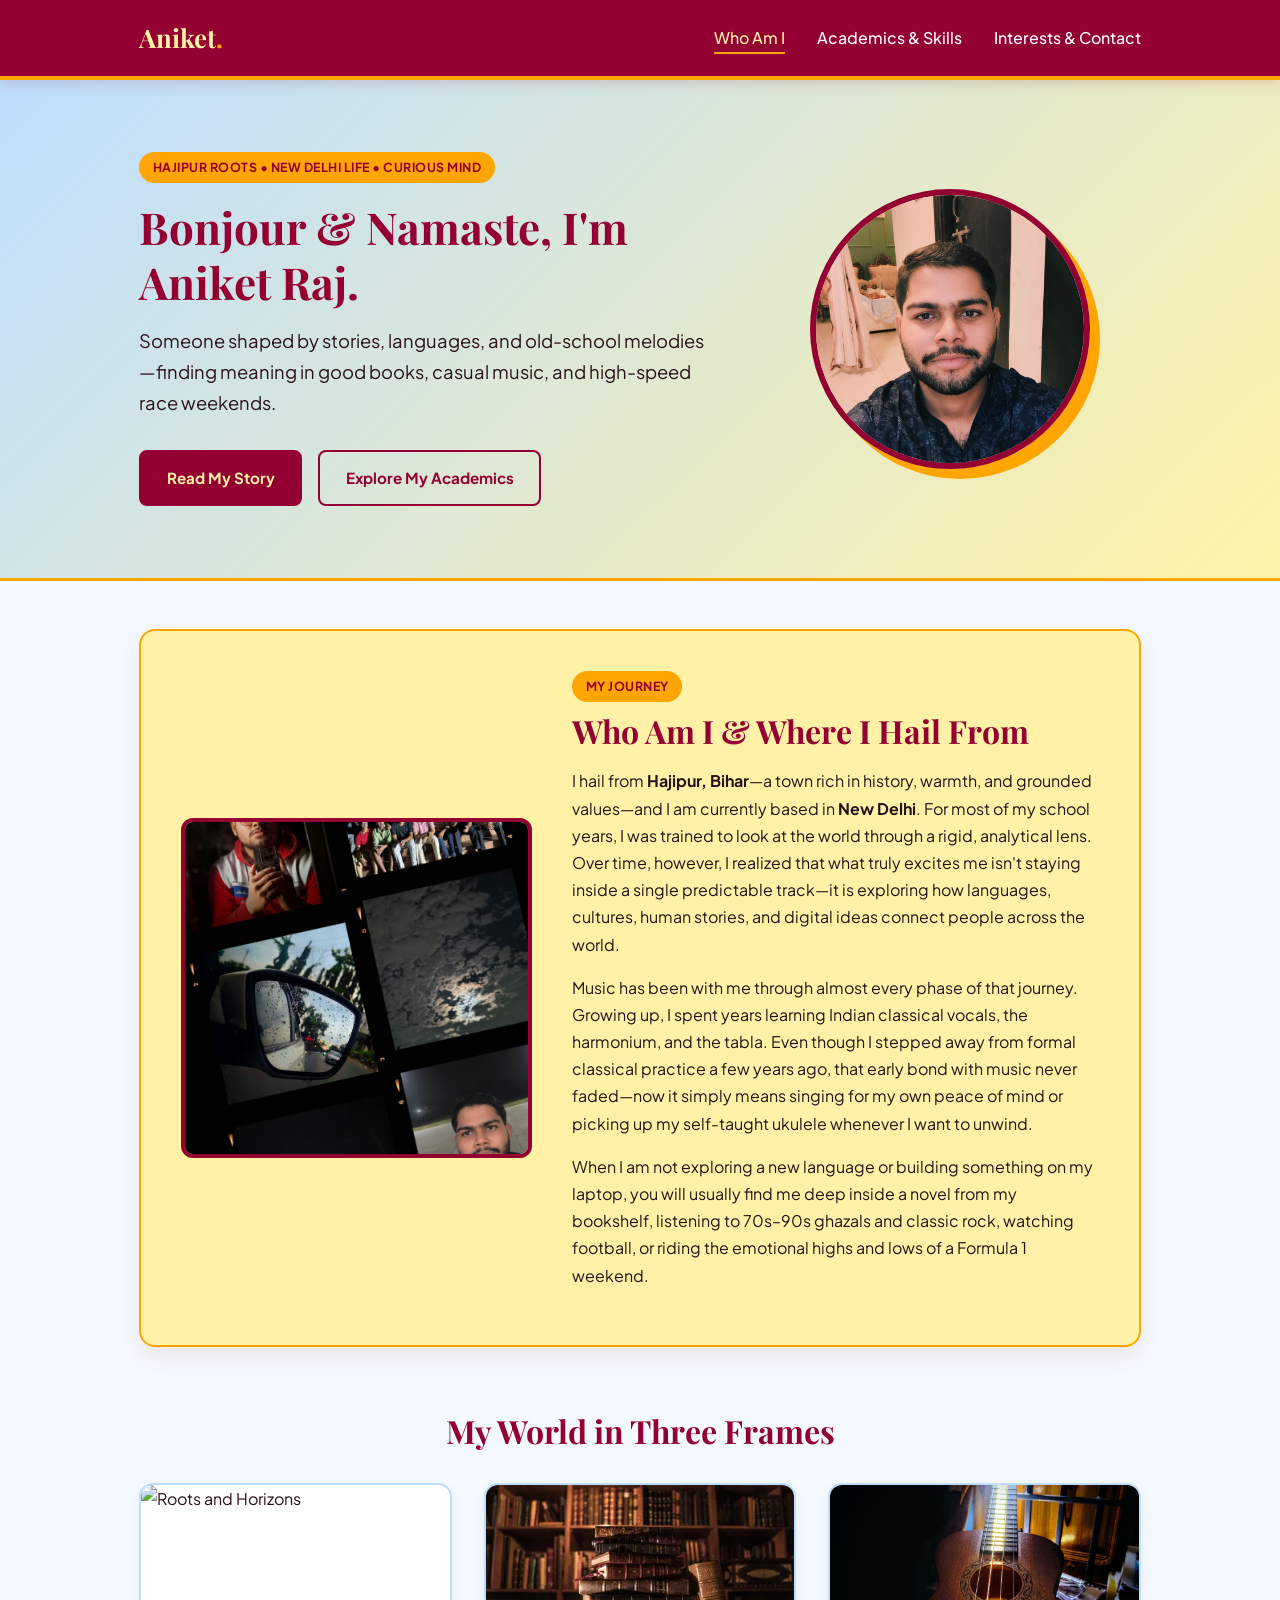
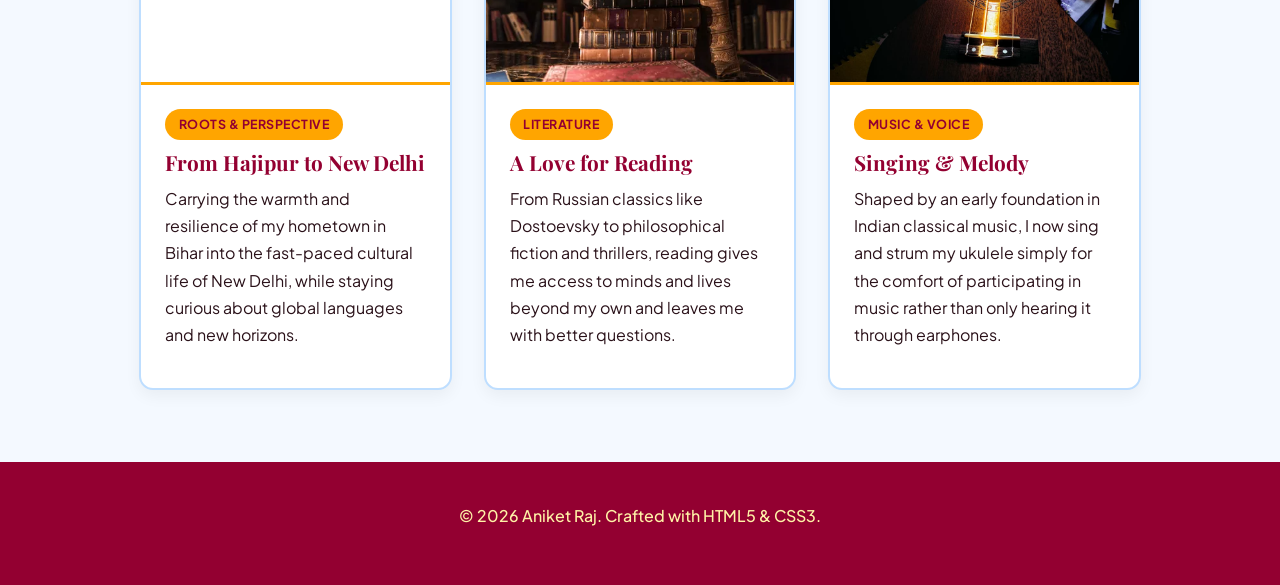
==== index.html @ 5d31e57b "Update homepage to a cleaner personal intro and move academic details off the landing page" ====
<!doctype html>
<html lang="en">
	<head>
		<meta charset="UTF-8" />
		<meta name="viewport" content="width=device-width, initial-scale=1.0" />
		<title>Aniket Raj | Who Am I</title>
		<!-- Google Fonts: Playfair Display (Headings) & Plus Jakarta Sans (Body) -->
		<link
			href="https://fonts.googleapis.com/css2?family=Playfair+Display:wght@600;700&family=Plus+Jakarta+Sans:wght@400;500;600;700&display=swap"
			rel="stylesheet"
		/>
		<link rel="stylesheet" href="style.css" />
	</head>
	<body id="home-page">
		<!-- ID Selector (#main-nav) + Sticky Positioning -->
		<header id="main-nav">
			<div class="nav-container">
				<a href="index.html" class="logo">Aniket<span>.</span></a>
				<nav>
					<ul class="nav-links">
						<li>
							<a href="index.html" class="active">Who Am I</a>
						</li>
						<li><a href="resume.html">Academics & Skills</a></li>
						<li><a href="projects.html">Interests & Contact</a></li>
					</ul>
				</nav>
			</div>
		</header>

		<!-- ID Selector (#hero-section) with Two-Column Flexbox & Profile Image -->
		<section id="hero-section">
			<div class="container hero-wrapper">
				<div class="hero-text">
					<span class="badge">Hajipur Roots • New Delhi Life • Curious Mind</span>
					<h1>Bonjour & Namaste, I'm Aniket Raj.</h1>
					<p class="hero-subtitle">
						Someone shaped by stories, languages, and old-school melodies—finding meaning in good books, casual music, and high-speed race weekends.
					</p>
					<div class="hero-buttons">
						<a href="#about-story" class="btn btn-primary">Read My Story</a>
						<a href="resume.html" class="btn btn-outline">Explore My Academics</a>
					</div>
				</div>

				<!-- Your Exact Hero Portrait Image Preserved -->
				<div class="hero-image-box">
					<img
						src="./Aniket Image center.jpeg"
						alt="Aniket Raj Portrait"
						class="profile-pic"
					/>
				</div>
			</div>
		</section>

		<!-- Main Content Container -->
		<main class="container">
			<!-- ID Selector (#about-story) with Side-by-Side Image & Text -->
			<section id="about-story" class="story-grid">
				<div class="story-image">
					<!-- Your Exact Story Image Preserved -->
					<img src="./mp.jpeg" alt="Aniket Raj" />
				</div>
				<div class="story-content">
					<span class="badge">My Journey</span>
					<h2>Who Am I & Where I Hail From</h2>
					<p>
						I hail from <strong>Hajipur, Bihar</strong>—a town rich
						in history, warmth, and grounded values—and I am
						currently based in <strong>New Delhi</strong>. For most
						of my school years, I was trained to look at the world
						through a rigid, analytical lens. Over time, however, I
						realized that what truly excites me isn't staying inside
						a single predictable track—it is exploring how languages,
						cultures, human stories, and digital ideas connect
						people across the world.
					</p>
					<p>
						Music has been with me through almost every phase of
						that journey. Growing up, I spent years learning Indian
						classical vocals, the harmonium, and the tabla. Even
						though I stepped away from formal classical practice a
						few years ago, that early bond with music never faded—now
						it simply means singing for my own peace of mind or
						picking up my self-taught ukulele whenever I want to
						unwind.
					</p>
					<p>
						When I am not exploring a new language or building
						something on my laptop, you will usually find me deep
						inside a novel from my bookshelf, listening to 70s–90s
						ghazals and classic rock, watching football, or riding
						the emotional highs and lows of a Formula 1 weekend.
					</p>
				</div>
			</section>

			<!-- Feature Cards with Your Exact Images Preserved -->
			<section class="section-block">
				<h2 class="section-title">My World in Three Frames</h2>
				<div class="card-grid">
					<!-- Card 1 -->
					<article class="card">
						<img
							src="https://images.unsplash.com/photo-1502602898657-3e91760cbb34?auto=format&fit=crop&w=600&q=80"
							alt="Roots and Horizons"
							class="card-img"
						/>
						<div class="card-body">
							<span class="badge">Roots & Perspective</span>
							<h3>From Hajipur to New Delhi</h3>
							<p>
								Carrying the warmth and resilience of my hometown
								in Bihar into the fast-paced cultural life of New
								Delhi, while staying curious about global
								languages and new horizons.
							</p>
						</div>
					</article>

					<!-- Card 2 -->
					<article class="card">
						<img
							src="./books.webp"
							alt="Reading Books"
							class="card-img"
						/>
						<div class="card-body">
							<span class="badge">Literature</span>
							<h3>A Love for Reading</h3>
							<p>
								From Russian classics like Dostoevsky to
								philosophical fiction and thrillers, reading
								gives me access to minds and lives beyond my own
								and leaves me with better questions.
							</p>
						</div>
					</article>

					<!-- Card 3 -->
					<article class="card">
						<img
							src="./ukulele.jpeg"
							alt="Singing and Music"
							class="card-img"
						/>
						<div class="card-body">
							<span class="badge">Music & Voice</span>
							<h3>Singing & Melody</h3>
							<p>
								Shaped by an early foundation in Indian classical
								music, I now sing and strum my ukulele simply for
								the comfort of participating in music rather than
								only hearing it through earphones.
							</p>
						</div>
					</article>
				</div>
			</section>
		</main>

		<footer>
			<p>&copy; 2026 Aniket Raj. Crafted with HTML5 & CSS3.</p>
		</footer>
	</body>
</html>
---- style.css ----
/* =========================================================
   1. FIRST PAGE COLOR PALETTE (Scoped to #home-page)
   ========================================================= */
#home-page {
	--sky-blue: #bedeff; /* Top swatch: Soft Sky Blue */
	--pastel-yellow: #fff2a7; /* Second swatch: Warm Pastel Yellow */
	--vibrant-orange: #ffa500; /* Third swatch: Vibrant Orange */
	--deep-burgundy: #930031; /* Bottom swatch: Deep Burgundy */
	--surface-white: #ffffff;
	--text-dark: #2a1119; /* Dark burgundy-charcoal for high contrast text */
}

/* =========================================================
   2. ELEMENT SELECTORS (Base Reset, Fonts & Media)
   ========================================================= */
* {
	box-sizing: border-box;
	margin: 0;
	padding: 0;
}

body#home-page {
	font-family: "Plus Jakarta Sans", sans-serif;
	background-color: #f4f9ff; /* Ultra-light tint of #BEDEFF for easy reading */
	color: var(--text-dark);
	line-height: 1.7;
}

h1,
h2,
h3 {
	font-family: "Playfair Display", serif;
	color: var(--deep-burgundy);
	line-height: 1.25;
}

img {
	max-width: 100%;
	display: block;
	object-fit: cover;
}

a {
	text-decoration: none;
	color: inherit;
	transition: all 0.25s ease;
}

p {
	margin-bottom: 1rem;
}

footer {
	text-align: center;
	padding: 2.5rem 1rem;
	margin-top: 4.5rem;
	background-color: var(--deep-burgundy);
	color: var(--pastel-yellow);
	font-weight: 500;
}

/* =========================================================
   3. ID SELECTORS (Page Structure & Positioning)
   ========================================================= */
#main-nav {
	position: sticky;
	top: 0;
	z-index: 100;
	background-color: var(--deep-burgundy);
	border-bottom: 4px solid var(--vibrant-orange);
	box-shadow: 0 4px 12px rgba(147, 0, 49, 0.15);
}

#hero-section {
	background: linear-gradient(
		135deg,
		var(--sky-blue) 0%,
		var(--pastel-yellow) 100%
	);
	padding: 4.5rem 1.5rem;
	border-bottom: 3px solid var(--vibrant-orange);
}

#about-story {
	background-color: var(--pastel-yellow);
	padding: 2.5rem;
	border-radius: 16px;
	border: 2px solid var(--vibrant-orange);
	box-shadow: 0 10px 25px rgba(147, 0, 49, 0.08);
	margin-top: 3rem;
}

/* =========================================================
   4. CLASS SELECTORS (Flexbox, Grid, Cards & Images)
   ========================================================= */
.container {
	max-width: 1050px;
	margin: 0 auto;
	padding: 0 1.5rem;
}

/* Navbar Flexbox */
.nav-container {
	max-width: 1050px;
	margin: 0 auto;
	padding: 1rem 1.5rem;
	display: flex;
	justify-content: space-between;
	align-items: center;
}

.logo {
	font-family: "Playfair Display", serif;
	font-size: 1.6rem;
	font-weight: 700;
	color: var(--pastel-yellow);
}

.logo span {
	color: var(--vibrant-orange);
}

.nav-links {
	list-style: none;
	display: flex;
	gap: 2rem;
}

.nav-links a {
	color: #ffffff;
	font-weight: 500;
	padding-bottom: 4px;
}

.nav-links a:hover,
.nav-links a.active {
	color: var(--pastel-yellow);
	border-bottom: 2px solid var(--vibrant-orange);
}

/* Hero Section Flexbox */
.hero-wrapper {
	display: flex;
	align-items: center;
	justify-content: space-between;
	gap: 3rem;
}

.hero-text {
	flex: 1.2;
}

.hero-text h1 {
	font-size: 2.75rem;
	margin: 1rem 0;
	color: var(--deep-burgundy);
}

.hero-subtitle {
	font-size: 1.15rem;
	margin-bottom: 2rem;
	color: var(--text-dark);
}

.hero-image-box {
	flex: 0.8;
	display: flex;
	justify-content: center;
}

.profile-pic {
	width: 280px;
	height: 280px;
	border-radius: 50%;
	border: 6px solid var(--deep-burgundy);
	box-shadow: 10px 10px 0px var(--vibrant-orange);
}

/* Buttons */
.hero-buttons {
	display: flex;
	gap: 1rem;
	flex-wrap: wrap;
}

.btn {
	display: inline-block;
	padding: 0.8rem 1.6rem;
	border-radius: 8px;
	font-weight: 700;
	font-size: 0.95rem;
}

.btn-primary {
	background-color: var(--deep-burgundy);
	color: var(--pastel-yellow);
	border: 2px solid var(--deep-burgundy);
}

.btn-primary:hover {
	background-color: var(--vibrant-orange);
	color: var(--deep-burgundy);
	border-color: var(--vibrant-orange);
	transform: translateY(-2px);
}

.btn-outline {
	background-color: transparent;
	color: var(--deep-burgundy);
	border: 2px solid var(--deep-burgundy);
}

.btn-outline:hover {
	background-color: var(--deep-burgundy);
	color: #ffffff;
}

/* Story Section Grid */
.story-grid {
	display: grid;
	grid-template-columns: 1fr 1.5fr;
	gap: 2.5rem;
	align-items: center;
}

.story-image img {
	width: 100%;
	height: 340px;
	border-radius: 12px;
	border: 4px solid var(--deep-burgundy);
}

.story-content h2 {
	font-size: 2rem;
	margin: 0.6rem 0 1rem 0;
}

/* Feature Cards & CSS Grid */
.section-block {
	margin-top: 4rem;
}

.section-title {
	font-size: 2rem;
	text-align: center;
	margin-bottom: 2rem;
}

.card-grid {
	display: grid;
	grid-template-columns: repeat(auto-fit, minmax(290px, 1fr));
	gap: 2rem;
}

.card {
	background-color: var(--surface-white);
	border-radius: 14px;
	overflow: hidden;
	border: 2px solid var(--sky-blue);
	box-shadow: 0 6px 16px rgba(0, 0, 0, 0.05);
	transition:
		transform 0.25s ease,
		border-color 0.25s ease;
}

.card:hover {
	transform: translateY(-6px);
	border-color: var(--vibrant-orange);
}

.card-img {
	width: 100%;
	height: 200px;
	border-bottom: 3px solid var(--vibrant-orange);
}

.card-body {
	padding: 1.5rem;
}

.card-body h3 {
	font-size: 1.3rem;
	margin: 0.6rem 0;
}

/* Reusable Pill Badge */
.badge {
	display: inline-block;
	background-color: var(--vibrant-orange);
	color: var(--deep-burgundy);
	font-size: 0.78rem;
	font-weight: 700;
	padding: 0.3rem 0.85rem;
	border-radius: 999px;
	text-transform: uppercase;
	letter-spacing: 0.5px;
}

/* Responsive Media Query for Mobile Screens */
@media (max-width: 768px) {
	.hero-wrapper {
		flex-direction: column-reverse;
		text-align: center;
	}
	.hero-buttons {
		justify-content: center;
	}
	.story-grid {
		grid-template-columns: 1fr;
	}
	.nav-container {
		flex-direction: column;
		gap: 0.75rem;
	}
}

/* =========================================================
   PAGE 2: ACADEMICS & SKILLS PALETTE (Scoped to #resume-page)
   Palette: #F6E2E9 (Blush), #FEFAF3 (Cream), #B8CFB3 (Light Sage), #84A282 (Deep Sage)
   ========================================================= */
#resume-page {
	--blush-pink: #f6e2e9;
	--warm-cream: #fefaf3;
	--light-sage: #b8cfb3;
	--deep-sage: #84a282;
	--forest-ink: #233322; /* Deep forest green-charcoal for crisp readability */
	--muted-sage: #4a6148;
	background-color: var(--warm-cream);
	color: var(--forest-ink);
	font-family: "Plus Jakarta Sans", sans-serif;
}

#resume-page h1,
#resume-page h2,
#resume-page h3 {
	font-family: "Playfair Display", serif;
	color: var(--forest-ink);
}

/* Page 2 Navbar Override */
#resume-page #main-nav {
	background-color: var(--forest-ink);
	border-bottom: 4px solid var(--light-sage);
	box-shadow: 0 4px 15px rgba(35, 51, 34, 0.12);
}

#resume-page .logo {
	color: var(--blush-pink);
}

#resume-page .logo span {
	color: var(--light-sage);
}

#resume-page .nav-links a {
	color: var(--warm-cream);
}

#resume-page .nav-links a:hover,
#resume-page .nav-links a.active {
	color: var(--blush-pink);
	border-bottom: 2px solid var(--light-sage);
}

/* Page 2 Hero Section */
#resume-hero {
	background: linear-gradient(
		135deg,
		var(--blush-pink) 0%,
		var(--warm-cream) 55%,
		var(--light-sage) 100%
	);
	padding: 4.5rem 1.5rem;
	border-bottom: 2px solid var(--deep-sage);
}

.resume-hero-grid {
	display: grid;
	grid-template-columns: 1.2fr 0.8fr;
	gap: 3rem;
	align-items: center;
}

.resume-hero-text h1 {
	font-size: 2.7rem;
	margin: 1rem 0;
}

.resume-hero-text p {
	font-size: 1.15rem;
	color: var(--muted-sage);
}

.resume-hero-img {
	width: 100%;
	height: 300px;
	border-radius: 18px;
	border: 5px solid var(--warm-cream);
	box-shadow: 12px 12px 0px var(--deep-sage);
}

/* Reusable Sage Badge */
.sage-badge {
	display: inline-block;
	background-color: var(--deep-sage);
	color: var(--warm-cream);
	font-size: 0.78rem;
	font-weight: 700;
	padding: 0.35rem 0.9rem;
	border-radius: 999px;
	text-transform: uppercase;
	letter-spacing: 0.8px;
}

.section-header {
	text-align: center;
	margin-bottom: 2.5rem;
}

#resume-page .section-title {
	margin-top: 0.6rem;
	margin-bottom: 0;
}

/* Dual Degree Grid Cards */
.degree-grid {
	display: grid;
	grid-template-columns: repeat(auto-fit, minmax(320px, 1fr));
	gap: 2.2rem;
}

.degree-card {
	background-color: #ffffff;
	border-radius: 18px;
	overflow: hidden;
	border: 2px solid var(--light-sage);
	box-shadow: 0 8px 24px rgba(132, 162, 130, 0.14);
	transition:
		transform 0.3s ease,
		border-color 0.3s ease;
}

.degree-card:hover {
	transform: translateY(-6px);
	border-color: var(--deep-sage);
}

.degree-img-box {
	position: relative;
	height: 220px;
}

.degree-img-box img {
	width: 100%;
	height: 100%;
	border-bottom: 3px solid var(--blush-pink);
}

.floating-tag {
	position: absolute;
	top: 14px;
	right: 14px;
	background-color: var(--blush-pink);
	color: var(--forest-ink);
	font-weight: 700;
	font-size: 0.78rem;
	padding: 0.3rem 0.8rem;
	border-radius: 999px;
	border: 1px solid var(--deep-sage);
}

.degree-content {
	padding: 1.8rem;
}

.university-name {
	color: var(--deep-sage);
	font-weight: 700;
	font-size: 0.92rem;
	text-transform: uppercase;
	letter-spacing: 0.5px;
	margin-bottom: 0.3rem;
}

.degree-content h3 {
	font-size: 1.45rem;
	margin-bottom: 0.4rem;
}

.school-dept {
	font-style: italic;
	color: var(--muted-sage);
	font-size: 0.95rem;
	margin-bottom: 1rem;
}

/* Workshop Spotlight Feature Box */
#workshop-spotlight {
	margin-top: 4rem;
	background-color: var(--blush-pink);
	border: 2px solid var(--light-sage);
	border-radius: 20px;
	padding: 2.5rem;
	display: grid;
	grid-template-columns: 1fr 1.3fr;
	gap: 2.5rem;
	align-items: center;
}

.workshop-img img {
	width: 100%;
	height: 270px;
	border-radius: 14px;
	border: 4px solid var(--warm-cream);
	box-shadow: 8px 8px 0px var(--deep-sage);
}

.workshop-text h2 {
	font-size: 1.9rem;
	margin: 0.6rem 0;
}

.workshop-text h3 {
	font-size: 1.25rem;
	margin-bottom: 0.3rem;
}

/* Skills Bento Grid */
.skills-bento {
	display: grid;
	grid-template-columns: repeat(auto-fit, minmax(300px, 1fr));
	gap: 2rem;
}

.skill-box {
	background-color: var(--light-sage);
	padding: 2rem;
	border-radius: 16px;
	border: 2px solid var(--deep-sage);
}

.skill-box h3 {
	font-size: 1.4rem;
	margin-bottom: 1.2rem;
}

.skill-pills {
	display: flex;
	flex-wrap: wrap;
	gap: 0.75rem;
}

.pill {
	background-color: var(--warm-cream);
	color: var(--forest-ink);
	padding: 0.55rem 1.1rem;
	border-radius: 999px;
	font-weight: 600;
	font-size: 0.9rem;
	border: 1px solid var(--deep-sage);
	transition:
		transform 0.2s ease,
		background-color 0.2s ease;
}

.pill:hover {
	background-color: var(--blush-pink);
	transform: translateY(-2px);
}

/* Page 2 Footer */
#resume-page footer {
	background-color: var(--forest-ink);
	color: var(--blush-pink);
}

/* Responsive Adjustments for Page 2 */
@media (max-width: 768px) {
	.resume-hero-grid,
	#workshop-spotlight {
		grid-template-columns: 1fr;
	}
}

/* =========================================================
   PAGE 3: INTERESTS, ESSAY & CONTACT PALETTE (Scoped to #projects-page)
   Palette: #9FA0FF (Periwinkle), #D5E8E6 (Soft Mint), #FFF3E3 (Warm Cream), #FF7171 (Vibrant Coral)
   ========================================================= */
#projects-page {
	--periwinkle: #9fa0ff;
	--soft-mint: #d5e8e6;
	--warm-cream: #fff3e3;
	--vibrant-coral: #ff7171;
	--deep-indigo: #1e1b4b; /* Crisp dark indigo for high-contrast reading */
	--muted-indigo: #4338ca;
	background-color: var(--warm-cream);
	color: var(--deep-indigo);
	font-family: "Plus Jakarta Sans", sans-serif;
}

#projects-page h1,
#projects-page h2,
#projects-page h3 {
	font-family: "Playfair Display", serif;
	color: var(--deep-indigo);
}

/* Page 3 Navbar Override */
#projects-page #main-nav {
	background-color: var(--deep-indigo);
	border-bottom: 4px solid var(--vibrant-coral);
	box-shadow: 0 4px 15px rgba(30, 27, 75, 0.15);
}

#projects-page .logo {
	color: var(--warm-cream);
}

#projects-page .logo span {
	color: var(--vibrant-coral);
}

#projects-page .nav-links a {
	color: var(--soft-mint);
}

#projects-page .nav-links a:hover,
#projects-page .nav-links a.active {
	color: var(--vibrant-coral);
	border-bottom: 2px solid var(--periwinkle);
}

/* Page 3 Hero Banner */
#interests-hero {
	background: linear-gradient(
		135deg,
		var(--periwinkle) 0%,
		var(--soft-mint) 60%,
		var(--warm-cream) 100%
	);
	padding: 4.5rem 1.5rem;
	border-bottom: 3px solid var(--vibrant-coral);
}

.interests-hero-grid {
	display: grid;
	grid-template-columns: 1.2fr 0.8fr;
	gap: 3rem;
	align-items: center;
}

.interests-hero-text h1 {
	font-size: 2.8rem;
	margin: 1rem 0;
}

.interests-hero-text p {
	font-size: 1.15rem;
	margin-bottom: 2rem;
	color: var(--deep-indigo);
}

.interests-hero-img {
	width: 100%;
	height: 310px;
	border-radius: 18px;
	border: 5px solid var(--warm-cream);
	box-shadow: 12px 12px 0px var(--vibrant-coral);
}

/* Page 3 Badges & Buttons */
.coral-badge {
	display: inline-block;
	background-color: var(--vibrant-coral);
	color: #ffffff;
	font-size: 0.78rem;
	font-weight: 700;
	padding: 0.35rem 0.95rem;
	border-radius: 999px;
	text-transform: uppercase;
	letter-spacing: 0.8px;
}

.btn-coral {
	background-color: var(--vibrant-coral);
	color: #ffffff;
	border: 2px solid var(--vibrant-coral);
}

.btn-coral:hover {
	background-color: var(--deep-indigo);
	border-color: var(--deep-indigo);
	color: var(--warm-cream);
	transform: translateY(-2px);
}

.btn-indigo-outline {
	background-color: transparent;
	color: var(--deep-indigo);
	border: 2px solid var(--deep-indigo);
}

.btn-indigo-outline:hover {
	background-color: var(--deep-indigo);
	color: var(--warm-cream);
}

.btn-light-outline {
	background-color: transparent;
	color: var(--warm-cream);
	border: 2px solid var(--soft-mint);
}

.btn-light-outline:hover {
	background-color: var(--soft-mint);
	color: var(--deep-indigo);
}

/* 4-Card Passions Grid (Instruments, 40-Book Shelf, F1, Football) */
.passions-grid {
	display: grid;
	grid-template-columns: repeat(auto-fit, minmax(300px, 1fr));
	gap: 2.2rem;
}

.passion-card {
	background-color: #ffffff;
	border-radius: 18px;
	overflow: hidden;
	border: 2px solid var(--periwinkle);
	box-shadow: 0 8px 20px rgba(159, 160, 255, 0.18);
	transition:
		transform 0.3s ease,
		border-color 0.3s ease;
}

.passion-card:hover {
	transform: translateY(-6px);
	border-color: var(--vibrant-coral);
}

/* Aesthetic Photo Frame for Real/Candid Photos (40-Book Library & Instruments) */
.passion-img-frame {
	position: relative;
	height: 230px;
	background-color: var(--soft-mint);
	padding: 10px;
	border-bottom: 3px solid var(--periwinkle);
}

.passion-img-frame img {
	width: 100%;
	height: 100%;
	border-radius: 12px;
	object-fit: cover;
	filter: contrast(1.04) saturate(1.06); /* Enhances real phone photos */
}

.photo-caption-tag {
	position: absolute;
	bottom: 20px;
	right: 20px;
	background-color: var(--deep-indigo);
	color: var(--warm-cream);
	font-size: 0.76rem;
	font-weight: 700;
	padding: 0.35rem 0.85rem;
	border-radius: 999px;
	border: 2px solid var(--vibrant-coral);
}

.passion-card-body {
	padding: 1.75rem;
}

.mint-pill {
	display: inline-block;
	background-color: var(--soft-mint);
	color: var(--deep-indigo);
	font-size: 0.76rem;
	font-weight: 700;
	padding: 0.25rem 0.75rem;
	border-radius: 6px;
	text-transform: uppercase;
	margin-bottom: 0.5rem;
}

.passion-card-body h3 {
	font-size: 1.35rem;
	margin-bottom: 0.6rem;
}

.mini-tag-row {
	display: flex;
	flex-wrap: wrap;
	gap: 0.5rem;
	margin-top: 1rem;
}

.mini-tag-row span {
	background-color: var(--warm-cream);
	border: 1px solid var(--periwinkle);
	color: var(--deep-indigo);
	font-size: 0.8rem;
	font-weight: 600;
	padding: 0.25rem 0.7rem;
	border-radius: 999px;
}

/* Editorial Essay Showcase ("Speed, Stories and Sound") */
.essay-wrapper {
	margin-top: 4.5rem;
	background-color: #ffffff;
	border-radius: 22px;
	border: 3px solid var(--periwinkle);
	box-shadow: 12px 12px 0px var(--soft-mint);
	padding: 3.5rem 3rem;
}

.essay-header {
	text-align: center;
	border-bottom: 2px dashed var(--periwinkle);
	padding-bottom: 2rem;
	margin-bottom: 2.5rem;
}

.essay-header h2 {
	font-size: 2.5rem;
	margin: 0.75rem 0 0.4rem 0;
}

.essay-byline {
	color: var(--muted-indigo);
	font-weight: 600;
	font-size: 0.95rem;
	margin-bottom: 0;
}

.essay-body {
	max-width: 780px;
	margin: 0 auto;
	font-size: 1.06rem;
	line-height: 1.85;
}

.essay-lead {
	font-size: 1.15rem;
	font-weight: 500;
	background-color: var(--warm-cream);
	padding: 1.5rem;
	border-radius: 12px;
	border-left: 5px solid var(--vibrant-coral);
	margin-bottom: 2rem;
}

.essay-chapter {
	font-size: 1.45rem;
	margin: 2.2rem 0 0.8rem 0;
	padding-bottom: 0.4rem;
	border-bottom: 2px solid var(--soft-mint);
	color: var(--deep-indigo);
}

.essay-quote {
	margin: 2.2rem 0;
	padding: 1.75rem 2rem;
	background: linear-gradient(
		135deg,
		var(--soft-mint) 0%,
		var(--warm-cream) 100%
	);
	border-left: 6px solid var(--periwinkle);
	border-radius: 14px;
	font-family: "Playfair Display", serif;
	font-style: italic;
	font-size: 1.25rem;
	color: var(--deep-indigo);
}

/* Contact Hub at Bottom of Page 3 */
#contact-hub {
	margin-top: 4.5rem;
	background-color: var(--deep-indigo);
	color: var(--warm-cream);
	text-align: center;
	padding: 3.5rem 2rem;
	border-radius: 20px;
	border: 3px solid var(--periwinkle);
}

#contact-hub h2 {
	color: var(--warm-cream);
	font-size: 2rem;
	margin: 0.8rem 0;
}

#contact-hub p {
	max-width: 620px;
	margin: 0 auto 2rem auto;
	color: var(--soft-mint);
}

#projects-page footer {
	background-color: var(--deep-indigo);
	color: var(--soft-mint);
}

/* Responsive Adjustments for Page 3 */
@media (max-width: 768px) {
	.interests-hero-grid {
		grid-template-columns: 1fr;
	}
	.essay-wrapper {
		padding: 2rem 1.4rem;
	}
	.essay-header h2 {
		font-size: 1.9rem;
	}
}
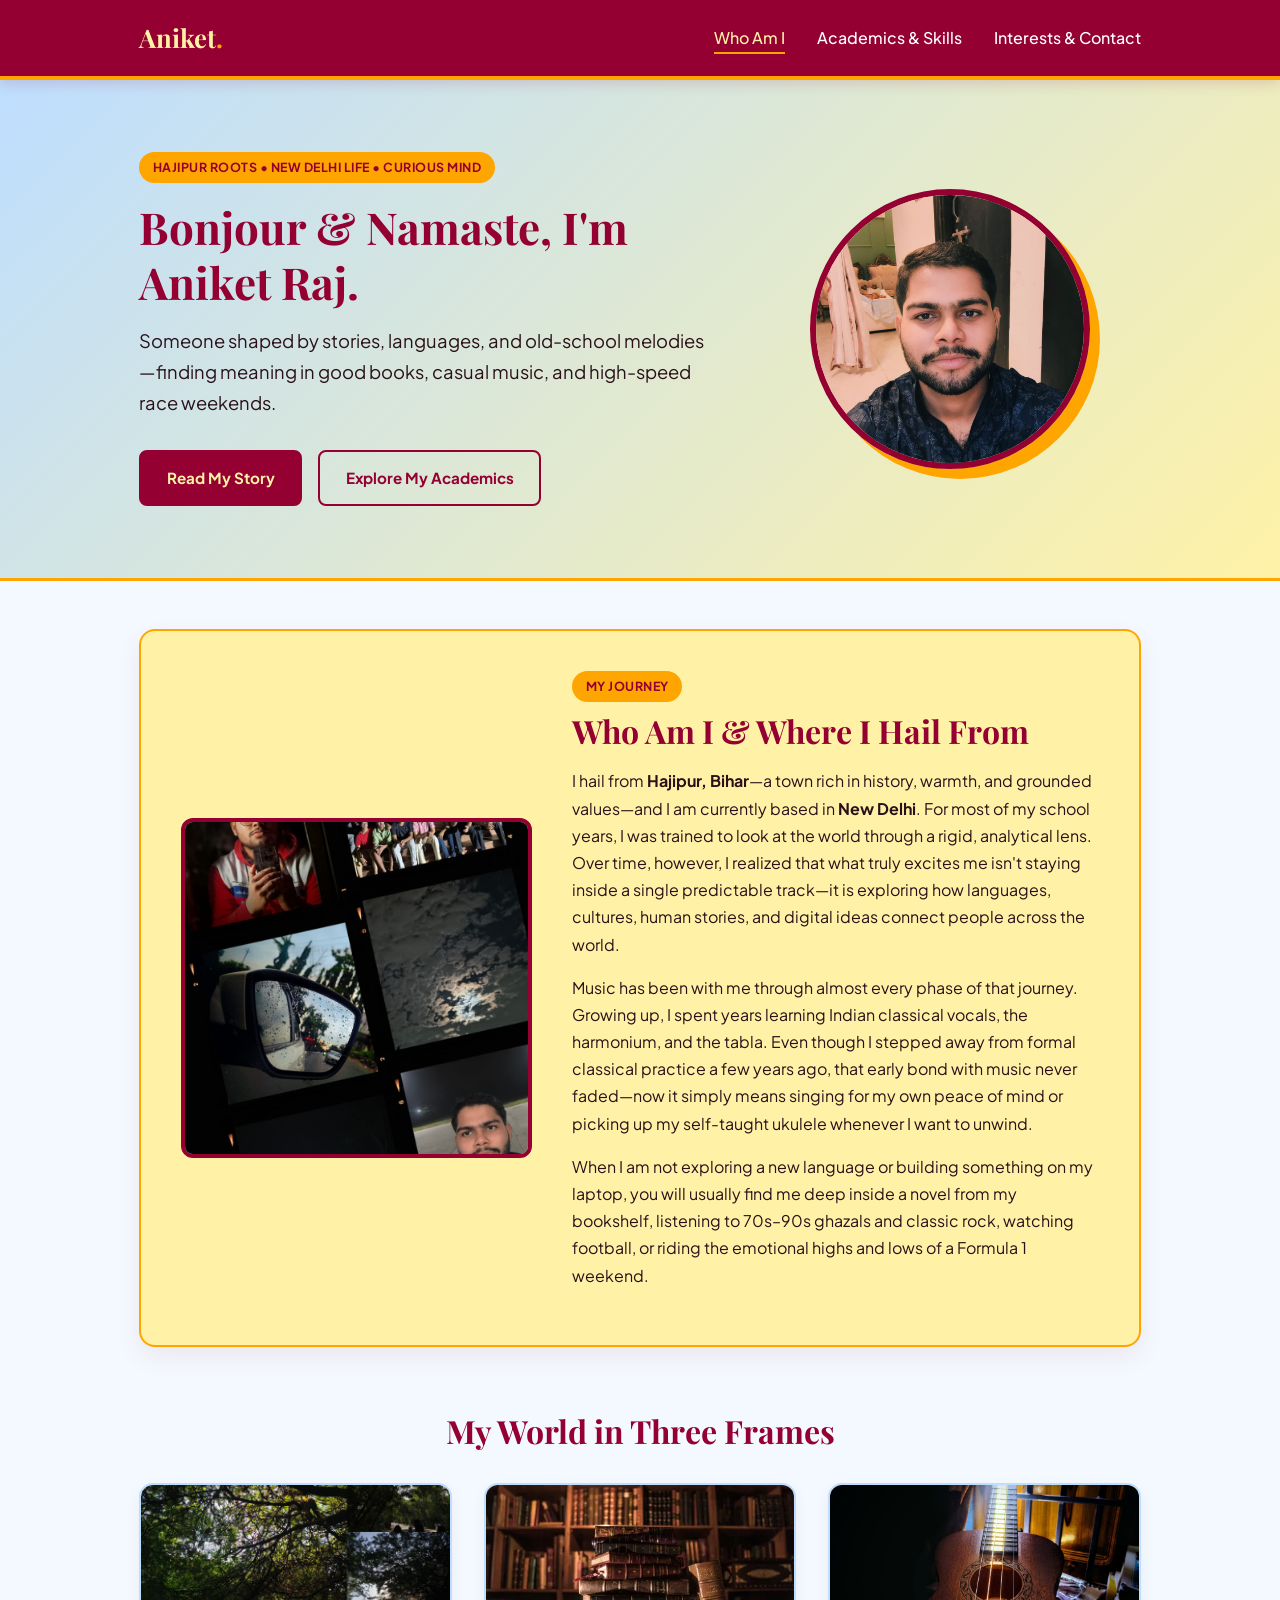
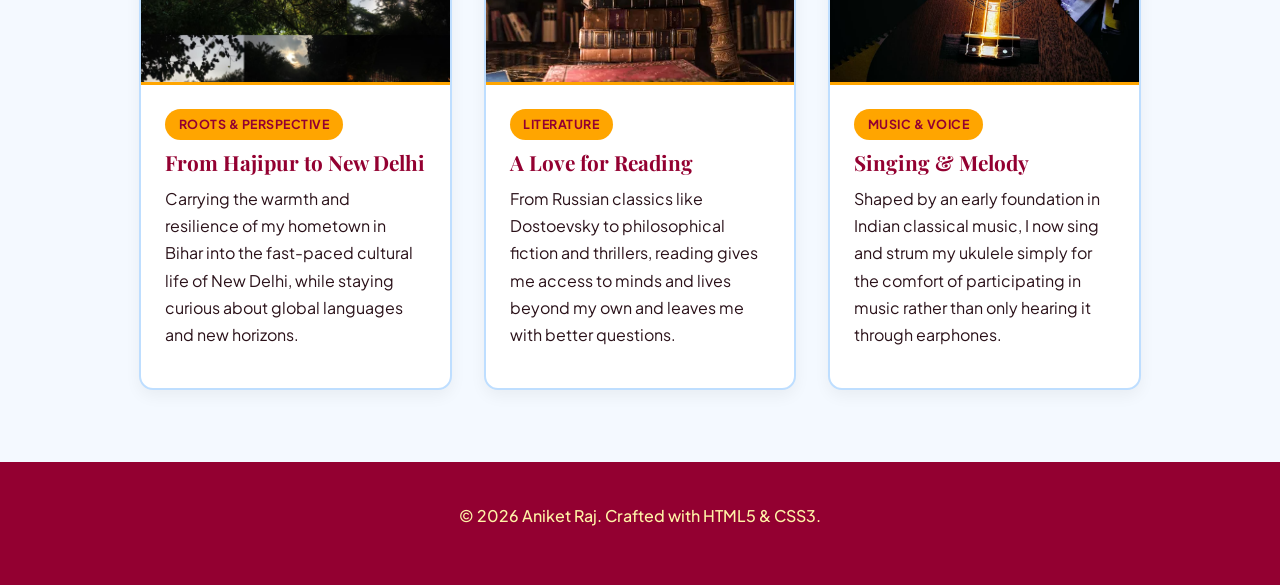
==== commit 73cb736d: "Fix the Roots and Horizons image path in index.html to match the repo filename." ====
--- a/index.html
+++ b/index.html
@@ -103,7 +103,7 @@
 					<!-- Card 1 -->
 					<article class="card">
 						<img
-							src="https://images.unsplash.com/photo-1502602898657-3e91760cbb34?auto=format&fit=crop&w=600&q=80"
+							src="./p1 roots .jpeg"
 							alt="Roots and Horizons"
 							class="card-img"
 						/>
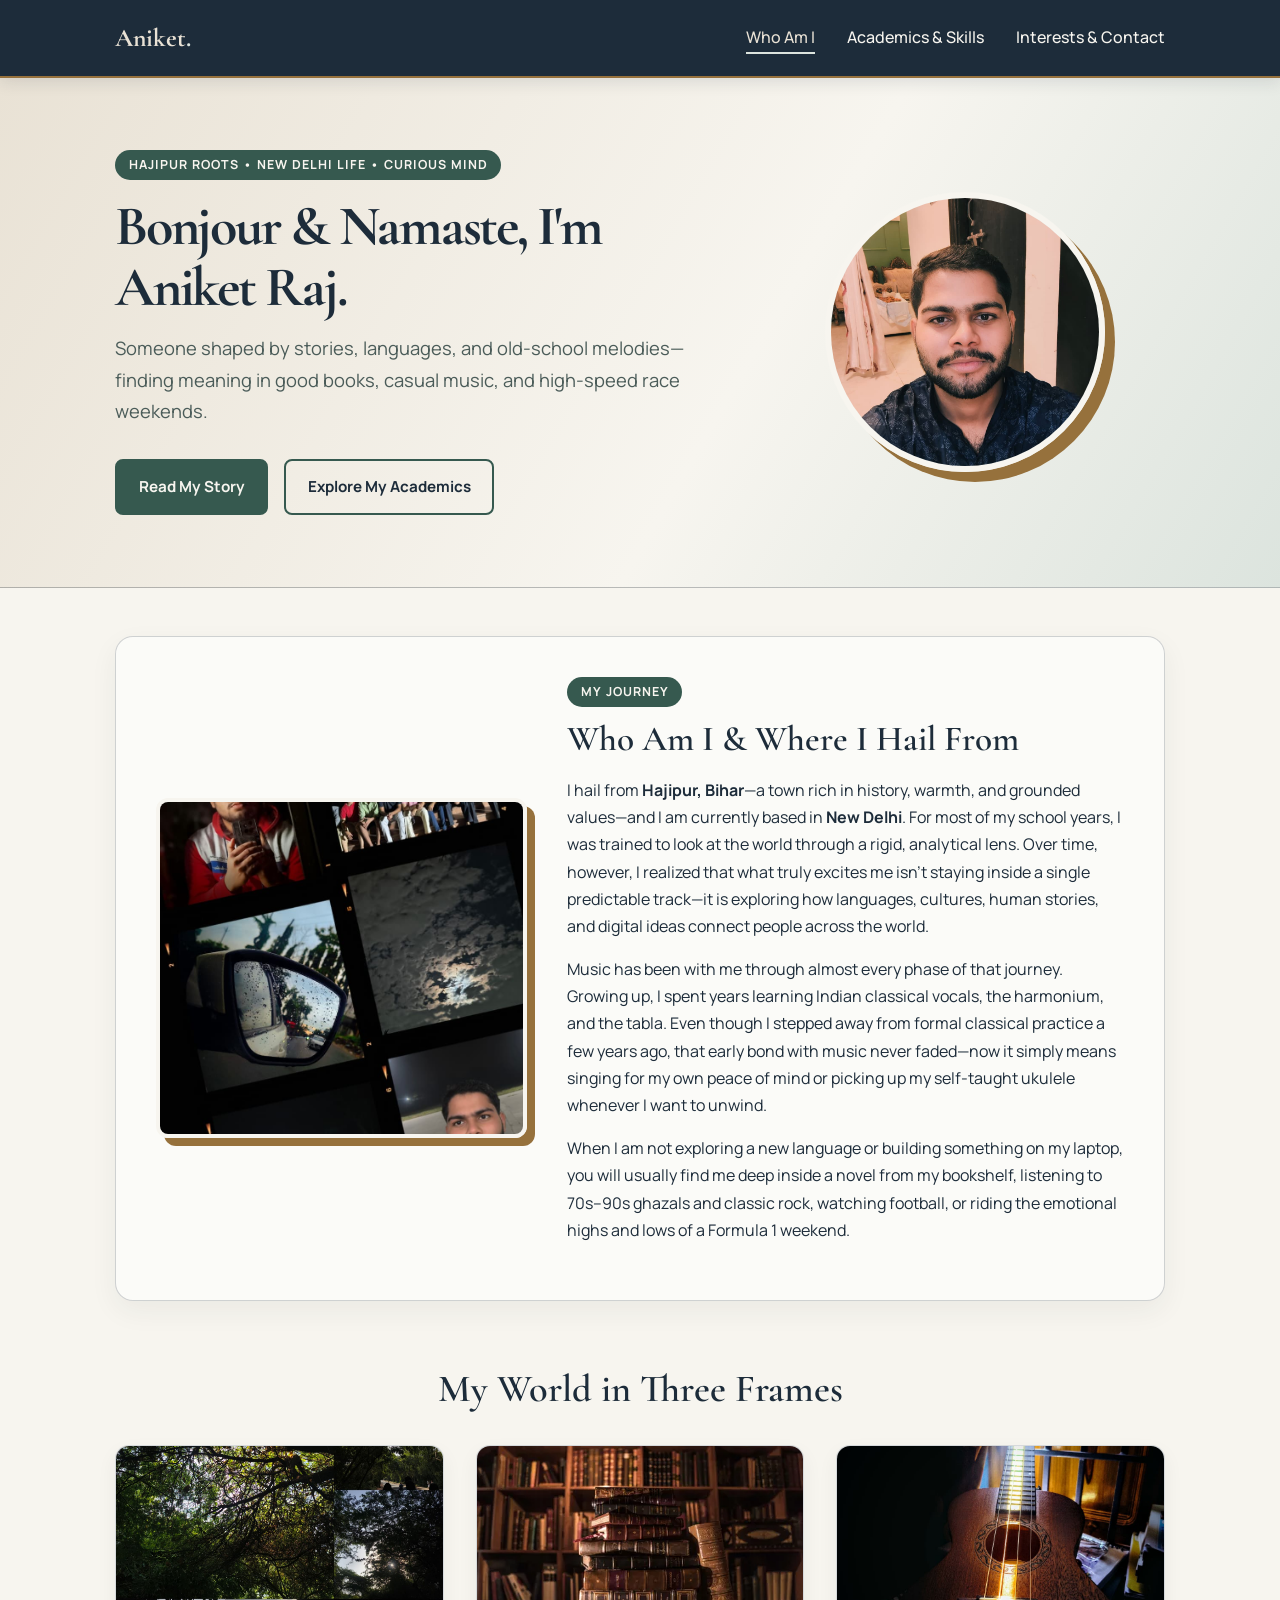
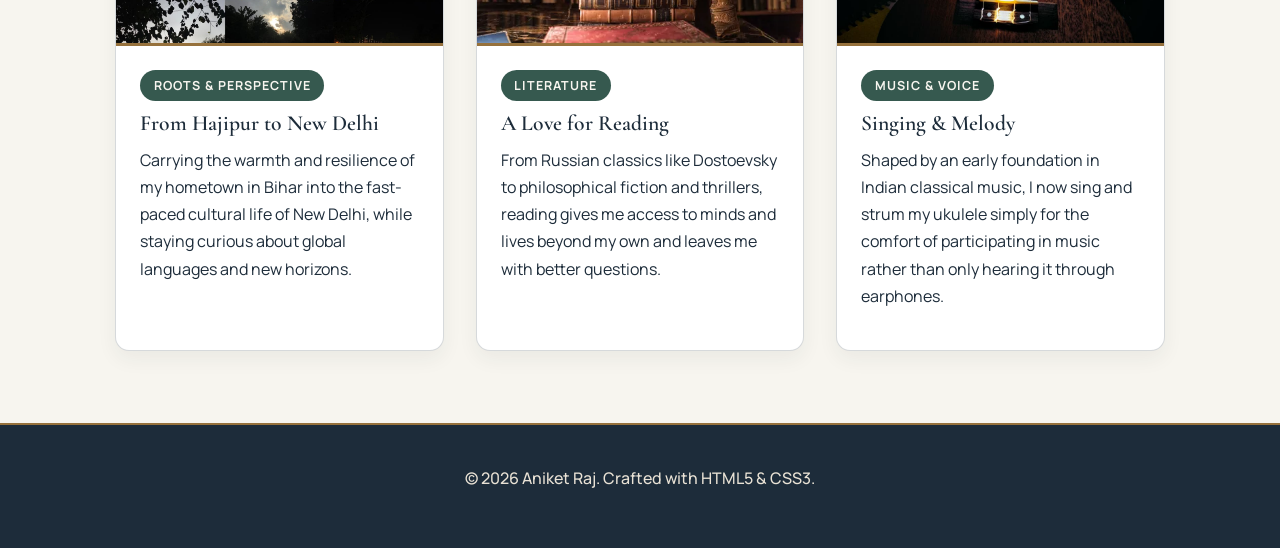
==== commit 8c12edce: "Load refined typography on home page" ====
--- a/index.html
+++ b/index.html
@@ -4,12 +4,12 @@
 		<meta charset="UTF-8" />
 		<meta name="viewport" content="width=device-width, initial-scale=1.0" />
 		<title>Aniket Raj | Who Am I</title>
-		<!-- Google Fonts: Playfair Display (Headings) & Plus Jakarta Sans (Body) -->
 		<link
-			href="https://fonts.googleapis.com/css2?family=Playfair+Display:wght@600;700&family=Plus+Jakarta+Sans:wght@400;500;600;700&display=swap"
+			href="https://fonts.googleapis.com/css2?family=Cormorant+Garamond:wght@500;600;700&family=Manrope:wght@400;500;600;700&display=swap"
 			rel="stylesheet"
 		/>
 		<link rel="stylesheet" href="style.css" />
+		<link rel="stylesheet" href="fonts.css" />
 	</head>
 	<body id="home-page">
 		<!-- ID Selector (#main-nav) + Sticky Positioning -->
@@ -28,12 +28,11 @@
 			</div>
 		</header>
 
-		<!-- ID Selector (#hero-section) with Two-Column Flexbox & Profile Image -->
 		<section id="hero-section">
 			<div class="container hero-wrapper">
 				<div class="hero-text">
 					<span class="badge">Hajipur Roots • New Delhi Life • Curious Mind</span>
-					<h1>Bonjour & Namaste, I'm Aniket Raj.</h1>
+					<h1>Bonjour &amp; Namaste, I'm Aniket Raj.</h1>
 					<p class="hero-subtitle">
 						Someone shaped by stories, languages, and old-school melodies—finding meaning in good books, casual music, and high-speed race weekends.
 					</p>
@@ -43,7 +42,6 @@
 					</div>
 				</div>
 
-				<!-- Your Exact Hero Portrait Image Preserved -->
 				<div class="hero-image-box">
 					<img
 						src="./Aniket Image center.jpeg"
@@ -54,17 +52,14 @@
 			</div>
 		</section>
 
-		<!-- Main Content Container -->
 		<main class="container">
-			<!-- ID Selector (#about-story) with Side-by-Side Image & Text -->
 			<section id="about-story" class="story-grid">
 				<div class="story-image">
-					<!-- Your Exact Story Image Preserved -->
 					<img src="./mp.jpeg" alt="Aniket Raj" />
 				</div>
 				<div class="story-content">
 					<span class="badge">My Journey</span>
-					<h2>Who Am I & Where I Hail From</h2>
+					<h2>Who Am I &amp; Where I Hail From</h2>
 					<p>
 						I hail from <strong>Hajipur, Bihar</strong>—a town rich
 						in history, warmth, and grounded values—and I am
@@ -96,11 +91,9 @@
 				</div>
 			</section>
 
-			<!-- Feature Cards with Your Exact Images Preserved -->
 			<section class="section-block">
 				<h2 class="section-title">My World in Three Frames</h2>
 				<div class="card-grid">
-					<!-- Card 1 -->
 					<article class="card">
 						<img
 							src="./p1 roots .jpeg"
@@ -108,7 +101,7 @@
 							class="card-img"
 						/>
 						<div class="card-body">
-							<span class="badge">Roots & Perspective</span>
+							<span class="badge">Roots &amp; Perspective</span>
 							<h3>From Hajipur to New Delhi</h3>
 							<p>
 								Carrying the warmth and resilience of my hometown
@@ -119,7 +112,6 @@
 						</div>
 					</article>
 
-					<!-- Card 2 -->
 					<article class="card">
 						<img
 							src="./books.webp"
@@ -138,7 +130,6 @@
 						</div>
 					</article>
 
-					<!-- Card 3 -->
 					<article class="card">
 						<img
 							src="./ukulele.jpeg"
@@ -146,8 +137,8 @@
 							class="card-img"
 						/>
 						<div class="card-body">
-							<span class="badge">Music & Voice</span>
-							<h3>Singing & Melody</h3>
+							<span class="badge">Music &amp; Voice</span>
+							<h3>Singing &amp; Melody</h3>
 							<p>
 								Shaped by an early foundation in Indian classical
 								music, I now sing and strum my ukulele simply for
@@ -161,7 +152,7 @@
 		</main>
 
 		<footer>
-			<p>&copy; 2026 Aniket Raj. Crafted with HTML5 & CSS3.</p>
+			<p>&copy; 2026 Aniket Raj. Crafted with HTML5 &amp; CSS3.</p>
 		</footer>
 	</body>
 </html>
--- a/style.css
+++ b/style.css
@@ -1,919 +1,1802 @@
-/* =========================================================
-   1. FIRST PAGE COLOR PALETTE (Scoped to #home-page)
-   ========================================================= */
-#home-page {
-	--sky-blue: #bedeff; /* Top swatch: Soft Sky Blue */
-	--pastel-yellow: #fff2a7; /* Second swatch: Warm Pastel Yellow */
-	--vibrant-orange: #ffa500; /* Third swatch: Vibrant Orange */
-	--deep-burgundy: #930031; /* Bottom swatch: Deep Burgundy */
-	--surface-white: #ffffff;
-	--text-dark: #2a1119; /* Dark burgundy-charcoal for high contrast text */
-}
-
-/* =========================================================
-   2. ELEMENT SELECTORS (Base Reset, Fonts & Media)
-   ========================================================= */
-* {
-	box-sizing: border-box;
-	margin: 0;
-	padding: 0;
-}
-
-body#home-page {
-	font-family: "Plus Jakarta Sans", sans-serif;
-	background-color: #f4f9ff; /* Ultra-light tint of #BEDEFF for easy reading */
-	color: var(--text-dark);
-	line-height: 1.7;
-}
-
-h1,
-h2,
-h3 {
-	font-family: "Playfair Display", serif;
-	color: var(--deep-burgundy);
-	line-height: 1.25;
-}
-
-img {
-	max-width: 100%;
-	display: block;
-	object-fit: cover;
-}
-
-a {
-	text-decoration: none;
-	color: inherit;
-	transition: all 0.25s ease;
-}
-
-p {
-	margin-bottom: 1rem;
-}
-
-footer {
-	text-align: center;
-	padding: 2.5rem 1rem;
-	margin-top: 4.5rem;
-	background-color: var(--deep-burgundy);
-	color: var(--pastel-yellow);
-	font-weight: 500;
-}
-
-/* =========================================================
-   3. ID SELECTORS (Page Structure & Positioning)
-   ========================================================= */
-#main-nav {
-	position: sticky;
-	top: 0;
-	z-index: 100;
-	background-color: var(--deep-burgundy);
-	border-bottom: 4px solid var(--vibrant-orange);
-	box-shadow: 0 4px 12px rgba(147, 0, 49, 0.15);
-}
-
-#hero-section {
-	background: linear-gradient(
-		135deg,
-		var(--sky-blue) 0%,
-		var(--pastel-yellow) 100%
-	);
-	padding: 4.5rem 1.5rem;
-	border-bottom: 3px solid var(--vibrant-orange);
-}
-
-#about-story {
-	background-color: var(--pastel-yellow);
-	padding: 2.5rem;
-	border-radius: 16px;
-	border: 2px solid var(--vibrant-orange);
-	box-shadow: 0 10px 25px rgba(147, 0, 49, 0.08);
-	margin-top: 3rem;
-}
-
-/* =========================================================
-   4. CLASS SELECTORS (Flexbox, Grid, Cards & Images)
-   ========================================================= */
-.container {
-	max-width: 1050px;
-	margin: 0 auto;
-	padding: 0 1.5rem;
-}
-
-/* Navbar Flexbox */
-.nav-container {
-	max-width: 1050px;
-	margin: 0 auto;
-	padding: 1rem 1.5rem;
-	display: flex;
-	justify-content: space-between;
-	align-items: center;
-}
-
-.logo {
-	font-family: "Playfair Display", serif;
-	font-size: 1.6rem;
-	font-weight: 700;
-	color: var(--pastel-yellow);
-}
-
-.logo span {
-	color: var(--vibrant-orange);
-}
-
-.nav-links {
-	list-style: none;
-	display: flex;
-	gap: 2rem;
-}
-
-.nav-links a {
-	color: #ffffff;
-	font-weight: 500;
-	padding-bottom: 4px;
-}
-
-.nav-links a:hover,
-.nav-links a.active {
-	color: var(--pastel-yellow);
-	border-bottom: 2px solid var(--vibrant-orange);
-}
-
-/* Hero Section Flexbox */
-.hero-wrapper {
-	display: flex;
-	align-items: center;
-	justify-content: space-between;
-	gap: 3rem;
-}
-
-.hero-text {
-	flex: 1.2;
-}
-
-.hero-text h1 {
-	font-size: 2.75rem;
-	margin: 1rem 0;
-	color: var(--deep-burgundy);
-}
-
-.hero-subtitle {
-	font-size: 1.15rem;
-	margin-bottom: 2rem;
-	color: var(--text-dark);
-}
-
-.hero-image-box {
-	flex: 0.8;
-	display: flex;
-	justify-content: center;
-}
-
-.profile-pic {
-	width: 280px;
-	height: 280px;
-	border-radius: 50%;
-	border: 6px solid var(--deep-burgundy);
-	box-shadow: 10px 10px 0px var(--vibrant-orange);
-}
-
-/* Buttons */
-.hero-buttons {
-	display: flex;
-	gap: 1rem;
-	flex-wrap: wrap;
-}
-
-.btn {
-	display: inline-block;
-	padding: 0.8rem 1.6rem;
-	border-radius: 8px;
-	font-weight: 700;
-	font-size: 0.95rem;
-}
-
-.btn-primary {
-	background-color: var(--deep-burgundy);
-	color: var(--pastel-yellow);
-	border: 2px solid var(--deep-burgundy);
-}
-
-.btn-primary:hover {
-	background-color: var(--vibrant-orange);
-	color: var(--deep-burgundy);
-	border-color: var(--vibrant-orange);
-	transform: translateY(-2px);
-}
-
-.btn-outline {
-	background-color: transparent;
-	color: var(--deep-burgundy);
-	border: 2px solid var(--deep-burgundy);
-}
-
-.btn-outline:hover {
-	background-color: var(--deep-burgundy);
-	color: #ffffff;
-}
-
-/* Story Section Grid */
-.story-grid {
-	display: grid;
-	grid-template-columns: 1fr 1.5fr;
-	gap: 2.5rem;
-	align-items: center;
-}
-
-.story-image img {
-	width: 100%;
-	height: 340px;
-	border-radius: 12px;
-	border: 4px solid var(--deep-burgundy);
-}
-
-.story-content h2 {
-	font-size: 2rem;
-	margin: 0.6rem 0 1rem 0;
-}
-
-/* Feature Cards & CSS Grid */
-.section-block {
-	margin-top: 4rem;
-}
-
-.section-title {
-	font-size: 2rem;
-	text-align: center;
-	margin-bottom: 2rem;
-}
-
-.card-grid {
-	display: grid;
-	grid-template-columns: repeat(auto-fit, minmax(290px, 1fr));
-	gap: 2rem;
-}
-
-.card {
-	background-color: var(--surface-white);
-	border-radius: 14px;
-	overflow: hidden;
-	border: 2px solid var(--sky-blue);
-	box-shadow: 0 6px 16px rgba(0, 0, 0, 0.05);
-	transition:
-		transform 0.25s ease,
-		border-color 0.25s ease;
-}
-
-.card:hover {
-	transform: translateY(-6px);
-	border-color: var(--vibrant-orange);
-}
-
-.card-img {
-	width: 100%;
-	height: 200px;
-	border-bottom: 3px solid var(--vibrant-orange);
-}
-
-.card-body {
-	padding: 1.5rem;
-}
-
-.card-body h3 {
-	font-size: 1.3rem;
-	margin: 0.6rem 0;
-}
-
-/* Reusable Pill Badge */
-.badge {
-	display: inline-block;
-	background-color: var(--vibrant-orange);
-	color: var(--deep-burgundy);
-	font-size: 0.78rem;
-	font-weight: 700;
-	padding: 0.3rem 0.85rem;
-	border-radius: 999px;
-	text-transform: uppercase;
-	letter-spacing: 0.5px;
-}
-
-/* Responsive Media Query for Mobile Screens */
-@media (max-width: 768px) {
-	.hero-wrapper {
-		flex-direction: column-reverse;
-		text-align: center;
-	}
-	.hero-buttons {
-		justify-content: center;
-	}
-	.story-grid {
-		grid-template-columns: 1fr;
-	}
-	.nav-container {
-		flex-direction: column;
-		gap: 0.75rem;
-	}
-}
-
-/* =========================================================
-   PAGE 2: ACADEMICS & SKILLS PALETTE (Scoped to #resume-page)
-   Palette: #F6E2E9 (Blush), #FEFAF3 (Cream), #B8CFB3 (Light Sage), #84A282 (Deep Sage)
-   ========================================================= */
-#resume-page {
-	--blush-pink: #f6e2e9;
-	--warm-cream: #fefaf3;
-	--light-sage: #b8cfb3;
-	--deep-sage: #84a282;
-	--forest-ink: #233322; /* Deep forest green-charcoal for crisp readability */
-	--muted-sage: #4a6148;
-	background-color: var(--warm-cream);
-	color: var(--forest-ink);
-	font-family: "Plus Jakarta Sans", sans-serif;
-}
-
-#resume-page h1,
-#resume-page h2,
-#resume-page h3 {
-	font-family: "Playfair Display", serif;
-	color: var(--forest-ink);
-}
-
-/* Page 2 Navbar Override */
-#resume-page #main-nav {
-	background-color: var(--forest-ink);
-	border-bottom: 4px solid var(--light-sage);
-	box-shadow: 0 4px 15px rgba(35, 51, 34, 0.12);
-}
-
-#resume-page .logo {
-	color: var(--blush-pink);
-}
-
-#resume-page .logo span {
-	color: var(--light-sage);
-}
-
-#resume-page .nav-links a {
-	color: var(--warm-cream);
-}
-
-#resume-page .nav-links a:hover,
-#resume-page .nav-links a.active {
-	color: var(--blush-pink);
-	border-bottom: 2px solid var(--light-sage);
-}
-
-/* Page 2 Hero Section */
-#resume-hero {
-	background: linear-gradient(
-		135deg,
-		var(--blush-pink) 0%,
-		var(--warm-cream) 55%,
-		var(--light-sage) 100%
-	);
-	padding: 4.5rem 1.5rem;
-	border-bottom: 2px solid var(--deep-sage);
-}
-
-.resume-hero-grid {
-	display: grid;
-	grid-template-columns: 1.2fr 0.8fr;
-	gap: 3rem;
-	align-items: center;
-}
-
-.resume-hero-text h1 {
-	font-size: 2.7rem;
-	margin: 1rem 0;
-}
-
-.resume-hero-text p {
-	font-size: 1.15rem;
-	color: var(--muted-sage);
-}
-
-.resume-hero-img {
-	width: 100%;
-	height: 300px;
-	border-radius: 18px;
-	border: 5px solid var(--warm-cream);
-	box-shadow: 12px 12px 0px var(--deep-sage);
-}
-
-/* Reusable Sage Badge */
-.sage-badge {
-	display: inline-block;
-	background-color: var(--deep-sage);
-	color: var(--warm-cream);
-	font-size: 0.78rem;
-	font-weight: 700;
-	padding: 0.35rem 0.9rem;
-	border-radius: 999px;
-	text-transform: uppercase;
-	letter-spacing: 0.8px;
-}
-
-.section-header {
-	text-align: center;
-	margin-bottom: 2.5rem;
-}
-
-#resume-page .section-title {
-	margin-top: 0.6rem;
-	margin-bottom: 0;
-}
-
-/* Dual Degree Grid Cards */
-.degree-grid {
-	display: grid;
-	grid-template-columns: repeat(auto-fit, minmax(320px, 1fr));
-	gap: 2.2rem;
-}
-
-.degree-card {
-	background-color: #ffffff;
-	border-radius: 18px;
-	overflow: hidden;
-	border: 2px solid var(--light-sage);
-	box-shadow: 0 8px 24px rgba(132, 162, 130, 0.14);
-	transition:
-		transform 0.3s ease,
-		border-color 0.3s ease;
-}
-
-.degree-card:hover {
-	transform: translateY(-6px);
-	border-color: var(--deep-sage);
-}
-
-.degree-img-box {
-	position: relative;
-	height: 220px;
-}
-
-.degree-img-box img {
-	width: 100%;
-	height: 100%;
-	border-bottom: 3px solid var(--blush-pink);
-}
-
-.floating-tag {
-	position: absolute;
-	top: 14px;
-	right: 14px;
-	background-color: var(--blush-pink);
-	color: var(--forest-ink);
-	font-weight: 700;
-	font-size: 0.78rem;
-	padding: 0.3rem 0.8rem;
-	border-radius: 999px;
-	border: 1px solid var(--deep-sage);
-}
-
-.degree-content {
-	padding: 1.8rem;
-}
-
-.university-name {
-	color: var(--deep-sage);
-	font-weight: 700;
-	font-size: 0.92rem;
-	text-transform: uppercase;
-	letter-spacing: 0.5px;
-	margin-bottom: 0.3rem;
-}
-
-.degree-content h3 {
-	font-size: 1.45rem;
-	margin-bottom: 0.4rem;
-}
-
-.school-dept {
-	font-style: italic;
-	color: var(--muted-sage);
-	font-size: 0.95rem;
-	margin-bottom: 1rem;
-}
-
-/* Workshop Spotlight Feature Box */
-#workshop-spotlight {
-	margin-top: 4rem;
-	background-color: var(--blush-pink);
-	border: 2px solid var(--light-sage);
-	border-radius: 20px;
-	padding: 2.5rem;
-	display: grid;
-	grid-template-columns: 1fr 1.3fr;
-	gap: 2.5rem;
-	align-items: center;
-}
-
-.workshop-img img {
-	width: 100%;
-	height: 270px;
-	border-radius: 14px;
-	border: 4px solid var(--warm-cream);
-	box-shadow: 8px 8px 0px var(--deep-sage);
-}
-
-.workshop-text h2 {
-	font-size: 1.9rem;
-	margin: 0.6rem 0;
-}
-
-.workshop-text h3 {
-	font-size: 1.25rem;
-	margin-bottom: 0.3rem;
-}
-
-/* Skills Bento Grid */
-.skills-bento {
-	display: grid;
-	grid-template-columns: repeat(auto-fit, minmax(300px, 1fr));
-	gap: 2rem;
-}
-
-.skill-box {
-	background-color: var(--light-sage);
-	padding: 2rem;
-	border-radius: 16px;
-	border: 2px solid var(--deep-sage);
-}
-
-.skill-box h3 {
-	font-size: 1.4rem;
-	margin-bottom: 1.2rem;
-}
-
-.skill-pills {
-	display: flex;
-	flex-wrap: wrap;
-	gap: 0.75rem;
-}
-
-.pill {
-	background-color: var(--warm-cream);
-	color: var(--forest-ink);
-	padding: 0.55rem 1.1rem;
-	border-radius: 999px;
-	font-weight: 600;
-	font-size: 0.9rem;
-	border: 1px solid var(--deep-sage);
-	transition:
-		transform 0.2s ease,
-		background-color 0.2s ease;
-}
-
-.pill:hover {
-	background-color: var(--blush-pink);
-	transform: translateY(-2px);
-}
-
-/* Page 2 Footer */
-#resume-page footer {
-	background-color: var(--forest-ink);
-	color: var(--blush-pink);
-}
-
-/* Responsive Adjustments for Page 2 */
-@media (max-width: 768px) {
-	.resume-hero-grid,
-	#workshop-spotlight {
-		grid-template-columns: 1fr;
-	}
-}
-
-/* =========================================================
-   PAGE 3: INTERESTS, ESSAY & CONTACT PALETTE (Scoped to #projects-page)
-   Palette: #9FA0FF (Periwinkle), #D5E8E6 (Soft Mint), #FFF3E3 (Warm Cream), #FF7171 (Vibrant Coral)
-   ========================================================= */
-#projects-page {
-	--periwinkle: #9fa0ff;
-	--soft-mint: #d5e8e6;
-	--warm-cream: #fff3e3;
-	--vibrant-coral: #ff7171;
-	--deep-indigo: #1e1b4b; /* Crisp dark indigo for high-contrast reading */
-	--muted-indigo: #4338ca;
-	background-color: var(--warm-cream);
-	color: var(--deep-indigo);
-	font-family: "Plus Jakarta Sans", sans-serif;
-}
-
-#projects-page h1,
-#projects-page h2,
-#projects-page h3 {
-	font-family: "Playfair Display", serif;
-	color: var(--deep-indigo);
-}
-
-/* Page 3 Navbar Override */
-#projects-page #main-nav {
-	background-color: var(--deep-indigo);
-	border-bottom: 4px solid var(--vibrant-coral);
-	box-shadow: 0 4px 15px rgba(30, 27, 75, 0.15);
-}
-
-#projects-page .logo {
-	color: var(--warm-cream);
-}
-
-#projects-page .logo span {
-	color: var(--vibrant-coral);
-}
-
-#projects-page .nav-links a {
-	color: var(--soft-mint);
-}
-
-#projects-page .nav-links a:hover,
-#projects-page .nav-links a.active {
-	color: var(--vibrant-coral);
-	border-bottom: 2px solid var(--periwinkle);
-}
-
-/* Page 3 Hero Banner */
-#interests-hero {
-	background: linear-gradient(
-		135deg,
-		var(--periwinkle) 0%,
-		var(--soft-mint) 60%,
-		var(--warm-cream) 100%
-	);
-	padding: 4.5rem 1.5rem;
-	border-bottom: 3px solid var(--vibrant-coral);
-}
-
-.interests-hero-grid {
-	display: grid;
-	grid-template-columns: 1.2fr 0.8fr;
-	gap: 3rem;
-	align-items: center;
-}
-
-.interests-hero-text h1 {
-	font-size: 2.8rem;
-	margin: 1rem 0;
-}
-
-.interests-hero-text p {
-	font-size: 1.15rem;
-	margin-bottom: 2rem;
-	color: var(--deep-indigo);
-}
-
-.interests-hero-img {
-	width: 100%;
-	height: 310px;
-	border-radius: 18px;
-	border: 5px solid var(--warm-cream);
-	box-shadow: 12px 12px 0px var(--vibrant-coral);
-}
-
-/* Page 3 Badges & Buttons */
-.coral-badge {
-	display: inline-block;
-	background-color: var(--vibrant-coral);
-	color: #ffffff;
-	font-size: 0.78rem;
-	font-weight: 700;
-	padding: 0.35rem 0.95rem;
-	border-radius: 999px;
-	text-transform: uppercase;
-	letter-spacing: 0.8px;
-}
-
-.btn-coral {
-	background-color: var(--vibrant-coral);
-	color: #ffffff;
-	border: 2px solid var(--vibrant-coral);
-}
-
-.btn-coral:hover {
-	background-color: var(--deep-indigo);
-	border-color: var(--deep-indigo);
-	color: var(--warm-cream);
-	transform: translateY(-2px);
-}
-
-.btn-indigo-outline {
-	background-color: transparent;
-	color: var(--deep-indigo);
-	border: 2px solid var(--deep-indigo);
-}
-
-.btn-indigo-outline:hover {
-	background-color: var(--deep-indigo);
-	color: var(--warm-cream);
-}
-
-.btn-light-outline {
-	background-color: transparent;
-	color: var(--warm-cream);
-	border: 2px solid var(--soft-mint);
-}
-
-.btn-light-outline:hover {
-	background-color: var(--soft-mint);
-	color: var(--deep-indigo);
-}
-
-/* 4-Card Passions Grid (Instruments, 40-Book Shelf, F1, Football) */
-.passions-grid {
-	display: grid;
-	grid-template-columns: repeat(auto-fit, minmax(300px, 1fr));
-	gap: 2.2rem;
-}
-
-.passion-card {
-	background-color: #ffffff;
-	border-radius: 18px;
-	overflow: hidden;
-	border: 2px solid var(--periwinkle);
-	box-shadow: 0 8px 20px rgba(159, 160, 255, 0.18);
-	transition:
-		transform 0.3s ease,
-		border-color 0.3s ease;
-}
-
-.passion-card:hover {
-	transform: translateY(-6px);
-	border-color: var(--vibrant-coral);
-}
-
-/* Aesthetic Photo Frame for Real/Candid Photos (40-Book Library & Instruments) */
-.passion-img-frame {
-	position: relative;
-	height: 230px;
-	background-color: var(--soft-mint);
-	padding: 10px;
-	border-bottom: 3px solid var(--periwinkle);
-}
-
-.passion-img-frame img {
-	width: 100%;
-	height: 100%;
-	border-radius: 12px;
-	object-fit: cover;
-	filter: contrast(1.04) saturate(1.06); /* Enhances real phone photos */
-}
-
-.photo-caption-tag {
-	position: absolute;
-	bottom: 20px;
-	right: 20px;
-	background-color: var(--deep-indigo);
-	color: var(--warm-cream);
-	font-size: 0.76rem;
-	font-weight: 700;
-	padding: 0.35rem 0.85rem;
-	border-radius: 999px;
-	border: 2px solid var(--vibrant-coral);
-}
-
-.passion-card-body {
-	padding: 1.75rem;
-}
-
-.mint-pill {
-	display: inline-block;
-	background-color: var(--soft-mint);
-	color: var(--deep-indigo);
-	font-size: 0.76rem;
-	font-weight: 700;
-	padding: 0.25rem 0.75rem;
-	border-radius: 6px;
-	text-transform: uppercase;
-	margin-bottom: 0.5rem;
-}
-
-.passion-card-body h3 {
-	font-size: 1.35rem;
-	margin-bottom: 0.6rem;
-}
-
-.mini-tag-row {
-	display: flex;
-	flex-wrap: wrap;
-	gap: 0.5rem;
-	margin-top: 1rem;
-}
-
-.mini-tag-row span {
-	background-color: var(--warm-cream);
-	border: 1px solid var(--periwinkle);
-	color: var(--deep-indigo);
-	font-size: 0.8rem;
-	font-weight: 600;
-	padding: 0.25rem 0.7rem;
-	border-radius: 999px;
-}
-
-/* Editorial Essay Showcase ("Speed, Stories and Sound") */
-.essay-wrapper {
-	margin-top: 4.5rem;
-	background-color: #ffffff;
-	border-radius: 22px;
-	border: 3px solid var(--periwinkle);
-	box-shadow: 12px 12px 0px var(--soft-mint);
-	padding: 3.5rem 3rem;
-}
-
-.essay-header {
-	text-align: center;
-	border-bottom: 2px dashed var(--periwinkle);
-	padding-bottom: 2rem;
-	margin-bottom: 2.5rem;
-}
-
-.essay-header h2 {
-	font-size: 2.5rem;
-	margin: 0.75rem 0 0.4rem 0;
-}
-
-.essay-byline {
-	color: var(--muted-indigo);
-	font-weight: 600;
-	font-size: 0.95rem;
-	margin-bottom: 0;
-}
-
-.essay-body {
-	max-width: 780px;
-	margin: 0 auto;
-	font-size: 1.06rem;
-	line-height: 1.85;
-}
-
-.essay-lead {
-	font-size: 1.15rem;
-	font-weight: 500;
-	background-color: var(--warm-cream);
-	padding: 1.5rem;
-	border-radius: 12px;
-	border-left: 5px solid var(--vibrant-coral);
-	margin-bottom: 2rem;
-}
-
-.essay-chapter {
-	font-size: 1.45rem;
-	margin: 2.2rem 0 0.8rem 0;
-	padding-bottom: 0.4rem;
-	border-bottom: 2px solid var(--soft-mint);
-	color: var(--deep-indigo);
-}
-
-.essay-quote {
-	margin: 2.2rem 0;
-	padding: 1.75rem 2rem;
-	background: linear-gradient(
-		135deg,
-		var(--soft-mint) 0%,
-		var(--warm-cream) 100%
-	);
-	border-left: 6px solid var(--periwinkle);
-	border-radius: 14px;
-	font-family: "Playfair Display", serif;
-	font-style: italic;
-	font-size: 1.25rem;
-	color: var(--deep-indigo);
-}
-
-/* Contact Hub at Bottom of Page 3 */
-#contact-hub {
-	margin-top: 4.5rem;
-	background-color: var(--deep-indigo);
-	color: var(--warm-cream);
-	text-align: center;
-	padding: 3.5rem 2rem;
-	border-radius: 20px;
-	border: 3px solid var(--periwinkle);
-}
-
-#contact-hub h2 {
-	color: var(--warm-cream);
-	font-size: 2rem;
-	margin: 0.8rem 0;
-}
-
-#contact-hub p {
-	max-width: 620px;
-	margin: 0 auto 2rem auto;
-	color: var(--soft-mint);
-}
-
-#projects-page footer {
-	background-color: var(--deep-indigo);
-	color: var(--soft-mint);
-}
-
-/* Responsive Adjustments for Page 3 */
-@media (max-width: 768px) {
-	.interests-hero-grid {
-		grid-template-columns: 1fr;
-	}
-	.essay-wrapper {
-		padding: 2rem 1.4rem;
-	}
-	.essay-header h2 {
-		font-size: 1.9rem;
-	}
-}
+/* =========================================================
+   SHARED LAYOUT FOUNDATION
+   ========================================================= */
+* {
+ 	box-sizing: border-box;
+ 	margin: 0;
+ 	padding: 0;
+}
+
+html {
+	scroll-behavior: smooth;
+}
+
+img {
+	max-width: 100%;
+	display: block;
+	object-fit: cover;
+}
+
+a {
+	text-decoration: none;
+	color: inherit;
+	transition: color 0.25s ease, background-color 0.25s ease, border-color 0.25s ease, transform 0.25s ease;
+}
+
+p {
+	margin-bottom: 1rem;
+}
+
+.container {
+	width: min(100% - 3rem, 1050px);
+	margin-inline: auto;
+}
+
+#main-nav {
+	position: sticky;
+	top: 0;
+	z-index: 100;
+}
+
+.nav-container {
+	width: min(100% - 3rem, 1050px);
+	margin-inline: auto;
+	padding: 1rem 0;
+	display: flex;
+	justify-content: space-between;
+	align-items: center;
+	gap: 1.5rem;
+}
+
+.nav-links {
+	list-style: none;
+	display: flex;
+	align-items: center;
+	gap: 2rem;
+}
+
+.hero-wrapper {
+	display: flex;
+	align-items: center;
+	justify-content: space-between;
+	gap: 3rem;
+}
+
+.hero-text {
+	flex: 1.2;
+	min-width: 0;
+}
+
+.hero-image-box {
+	flex: 0.8;
+	display: flex;
+	justify-content: center;
+}
+
+.hero-buttons {
+	display: flex;
+	gap: 1rem;
+	flex-wrap: wrap;
+}
+
+.btn {
+	display: inline-block;
+	padding: 0.8rem 1.35rem;
+	border-radius: 8px;
+	font-weight: 700;
+	font-size: 0.95rem;
+	text-align: center;
+}
+
+.story-grid {
+	display: grid;
+	grid-template-columns: minmax(0, 1fr) minmax(0, 1.5fr);
+	gap: 2.5rem;
+	align-items: center;
+}
+
+.section-block {
+	margin-top: 4rem;
+}
+
+.section-title {
+	text-align: center;
+}
+
+.card-grid {
+	display: grid;
+	grid-template-columns: repeat(auto-fit, minmax(min(100%, 290px), 1fr));
+	gap: 2rem;
+}
+
+.card {
+	min-width: 0;
+	transition: transform 0.25s ease, border-color 0.25s ease;
+}
+
+.card-body {
+	padding: 1.5rem;
+}
+
+@media (max-width: 768px) {
+	.nav-container {
+		flex-direction: column;
+		gap: 0.75rem;
+	}
+
+	.nav-links {
+		justify-content: center;
+		flex-wrap: wrap;
+		gap: 0.65rem 1.25rem;
+	}
+
+	.hero-wrapper {
+		flex-direction: column-reverse;
+		text-align: center;
+	}
+
+	.hero-buttons {
+		justify-content: center;
+	}
+
+	.story-grid {
+		grid-template-columns: 1fr;
+	}
+}
+
+/* =========================================================
+   HOME PAGE — EDITORIAL PALETTE
+   ========================================================= */
+#home-page {
+	--blush-pink: #e9e2d5;
+	--warm-cream: #f7f5ef;
+	--light-sage: #dce4de;
+	--deep-sage: #36594f;
+	--forest-ink: #1d2c3a;
+	--muted-sage: #4b5c59;
+	--accent-brass: #96713c;
+	--surface-white: #ffffff;
+	--text-dark: var(--forest-ink);
+	background: var(--warm-cream);
+	color: var(--text-dark);
+	font-family: "Plus Jakarta Sans", sans-serif;
+	line-height: 1.7;
+}
+
+#home-page h1,
+#home-page h2,
+#home-page h3 {
+	font-family: "Playfair Display", serif;
+	color: var(--forest-ink);
+	line-height: 1.25;
+}
+
+#home-page footer {
+	text-align: center;
+	padding: 2.5rem 1rem;
+	margin-top: 4.5rem;
+	background: var(--forest-ink);
+	color: var(--blush-pink);
+	font-weight: 500;
+	border-top: 2px solid var(--accent-brass);
+}
+
+#home-page #main-nav {
+	background: var(--forest-ink);
+	border-bottom: 2px solid var(--accent-brass);
+	box-shadow: 0 4px 15px rgba(29, 44, 58, 0.12);
+}
+
+#home-page .logo {
+	font-family: "Playfair Display", serif;
+	font-size: 1.6rem;
+	font-weight: 700;
+	color: var(--blush-pink);
+}
+
+#home-page .logo span { color: var(--light-sage); }
+#home-page .nav-links a { color: var(--warm-cream); font-weight: 500; padding-bottom: 4px; }
+#home-page .nav-links a:hover,
+#home-page .nav-links a.active { color: var(--blush-pink); border-bottom: 2px solid var(--light-sage); }
+
+#home-page #hero-section {
+	background: linear-gradient(120deg, var(--blush-pink), var(--warm-cream) 58%, var(--light-sage));
+	padding: 4.5rem 1.5rem;
+	border-bottom: 1px solid rgba(29, 44, 58, 0.28);
+}
+
+#home-page .hero-text h1 {
+	font-size: clamp(2.5rem, 5vw, 3.5rem);
+	margin: 1rem 0;
+	line-height: 1.08;
+	letter-spacing: -0.04em;
+}
+
+#home-page .hero-subtitle { font-size: 1.15rem; margin-bottom: 2rem; color: var(--muted-sage); }
+#home-page .profile-pic { width: 280px; height: 280px; border-radius: 50%; border: 6px solid var(--warm-cream); box-shadow: 10px 10px 0 var(--accent-brass); }
+#home-page .btn-primary { background: var(--deep-sage); color: var(--warm-cream); border: 2px solid var(--deep-sage); }
+#home-page .btn-primary:hover { background: var(--accent-brass); color: var(--forest-ink); border-color: var(--accent-brass); transform: translateY(-2px); }
+#home-page .btn-outline { background: transparent; color: var(--forest-ink); border: 2px solid var(--deep-sage); }
+#home-page .btn-outline:hover { background: var(--deep-sage); color: var(--warm-cream); }
+
+#home-page #about-story {
+	background: rgba(255, 255, 255, 0.55);
+	padding: 2.5rem;
+	border-radius: 18px;
+	border: 1px solid rgba(29, 44, 58, 0.2);
+	box-shadow: 0 10px 28px rgba(29, 44, 58, 0.06);
+	margin-top: 3rem;
+}
+
+#home-page .story-image img { width: 100%; height: 340px; border-radius: 12px; border: 4px solid var(--warm-cream); box-shadow: 8px 8px 0 var(--accent-brass); }
+#home-page .story-content h2 { font-size: clamp(1.8rem, 3vw, 2.2rem); margin: 0.6rem 0 1rem; }
+#home-page .section-title { font-size: clamp(1.9rem, 3vw, 2.4rem); margin-bottom: 2rem; }
+#home-page .card { background: var(--surface-white); border-radius: 14px; overflow: hidden; border: 1px solid rgba(29, 44, 58, 0.18); box-shadow: 0 8px 20px rgba(29, 44, 58, 0.06); }
+#home-page .card:hover { transform: translateY(-6px); border-color: var(--deep-sage); }
+#home-page .card-img { width: 100%; height: 200px; border-bottom: 3px solid var(--accent-brass); }
+#home-page .badge { display: inline-block; background: var(--deep-sage); color: var(--warm-cream); font-size: 0.78rem; font-weight: 700; padding: 0.3rem 0.85rem; border-radius: 999px; text-transform: uppercase; letter-spacing: 0.08em; }
+#home-page .card-body h3 { font-size: 1.35rem; margin: 0.6rem 0; }
+
+/* =========================================================
+   ACADEMICS PAGE — RESTORED PAGE-SPECIFIC LAYOUT + PALETTE
+   ========================================================= */
+#resume-page {
+	--blush-pink: #e9e2d5;
+	--warm-cream: #f7f5ef;
+	--light-sage: #dce4de;
+	--deep-sage: #36594f;
+	--forest-ink: #1d2c3a;
+	--muted-sage: #4b5c59;
+	--accent-brass: #96713c;
+	background: var(--warm-cream);
+	color: var(--forest-ink);
+	font-family: "Plus Jakarta Sans", sans-serif;
+	line-height: 1.7;
+}
+
+#resume-page h1,
+#resume-page h2,
+#resume-page h3 { font-family: "Playfair Display", serif; color: var(--forest-ink); }
+#resume-page #main-nav { background: var(--forest-ink); border-bottom: 2px solid var(--accent-brass); box-shadow: 0 4px 15px rgba(29, 44, 58, 0.12); }
+#resume-page .logo { font-family: "Playfair Display", serif; font-size: 1.6rem; font-weight: 700; color: var(--blush-pink); }
+#resume-page .logo span { color: var(--light-sage); }
+#resume-page .nav-links a { color: var(--warm-cream); font-weight: 500; }
+#resume-page .nav-links a:hover,
+#resume-page .nav-links a.active { color: var(--blush-pink); border-bottom: 2px solid var(--light-sage); }
+
+#resume-hero {
+	background: linear-gradient(120deg, var(--blush-pink), var(--warm-cream) 60%, var(--light-sage));
+	padding: clamp(3rem, 7vw, 4.5rem) 0;
+	border-bottom: 1px solid rgba(29, 44, 58, 0.28);
+}
+
+.resume-hero-grid {
+	display: grid;
+	grid-template-columns: minmax(0, 1.2fr) minmax(0, 0.8fr);
+	gap: clamp(2rem, 5vw, 3rem);
+	align-items: center;
+}
+
+.resume-hero-text { min-width: 0; }
+.resume-hero-text h1 { max-width: 660px; font-size: clamp(2.45rem, 5vw, 3.7rem); line-height: 1.06; letter-spacing: -0.05em; margin: 1rem 0; }
+.resume-hero-text p { max-width: 620px; color: var(--muted-sage); line-height: 1.8; }
+.resume-hero-img { width: 100%; height: 300px; border-radius: 18px; border: 5px solid var(--warm-cream); box-shadow: 10px 10px 0 var(--accent-brass); }
+
+#resume-page .sage-badge { display: inline-block; background: transparent; color: var(--deep-sage); font-size: 0.69rem; font-weight: 700; padding: 0; text-transform: uppercase; letter-spacing: 0.12em; }
+#resume-page main.container > .section-block { margin-block: clamp(4rem, 8vw, 6.25rem); }
+#resume-page .section-header { text-align: center; margin-bottom: clamp(1.6rem, 3vw, 2.25rem); }
+#resume-page .section-title { font-size: clamp(1.9rem, 3.5vw, 2.55rem); line-height: 1.16; letter-spacing: -0.035em; margin-top: 0.6rem; margin-bottom: 0; }
+
+.degree-grid,
+.skills-bento {
+	display: grid;
+	grid-template-columns: repeat(2, minmax(0, 1fr));
+	gap: 2rem;
+}
+
+.degree-card { min-width: 0; background: #fff; border-radius: 18px; overflow: hidden; border: 1px solid rgba(29, 44, 58, 0.24); box-shadow: 0 10px 28px rgba(29, 44, 58, 0.07); transition: transform 0.25s ease, border-color 0.25s ease; }
+.degree-card:hover { transform: translateY(-4px); border-color: var(--deep-sage); }
+.degree-img-box { position: relative; height: 220px; }
+.degree-img-box img { width: 100%; height: 100%; border-bottom: 3px solid var(--accent-brass); }
+.floating-tag { position: absolute; top: 14px; right: 14px; background: var(--warm-cream); color: var(--forest-ink); font-weight: 700; font-size: 0.78rem; padding: 0.3rem 0.8rem; border-radius: 9px; }
+.degree-content { padding: 1.6rem; }
+.university-name { color: var(--deep-sage); font-weight: 700; font-size: 0.88rem; text-transform: uppercase; letter-spacing: 0.04em; margin-bottom: 0.3rem; }
+.degree-content h3 { font-size: 1.4rem; margin-bottom: 0.4rem; }
+.school-dept { font-style: italic; color: var(--muted-sage); font-size: 0.95rem; margin-bottom: 1rem; }
+
+.story-intro { max-width: 610px; margin: 0.85rem auto 0; color: var(--muted-sage); font-size: 1rem; line-height: 1.8; }
+.story-timeline { position: relative; max-width: 850px; margin: clamp(2rem, 4vw, 3rem) auto 0; padding-left: 1.7rem; }
+.story-timeline::before { position: absolute; top: 0.55rem; bottom: 0.55rem; left: 0.32rem; width: 1px; background: var(--accent-brass); content: ""; }
+.story-card { position: relative; margin: 0; padding: 1.2rem 0 1.3rem 0.25rem; border: 0; border-bottom: 1px solid rgba(29, 44, 58, 0.2); border-radius: 0; background: transparent; box-shadow: none; }
+.story-card:first-child { padding-top: 0.25rem; }
+.story-card:last-child { padding-bottom: 0.25rem; border-bottom: 0; }
+.story-card::before { position: absolute; top: 1.55rem; left: -1.72rem; width: 0.55rem; height: 0.55rem; border: 2px solid var(--warm-cream); border-radius: 50%; background: var(--deep-sage); box-shadow: 0 0 0 2px rgba(29, 44, 58, 0.15); content: ""; }
+.story-card:first-child::before { top: 0.5rem; }
+.story-meta { display: flex; flex-wrap: wrap; align-items: baseline; gap: 0.35rem 0.75rem; margin-bottom: 0.35rem; }
+.story-year { color: var(--accent-brass); font-size: 0.7rem; font-weight: 700; letter-spacing: 0.1em; text-transform: uppercase; }
+.story-credential { color: var(--muted-sage); font-size: 0.78rem; font-weight: 600; }
+.story-card h3 { margin: 0 0 0.25rem; font-size: clamp(1.15rem, 2vw, 1.35rem); line-height: 1.35; }
+.story-school { margin: 0 0 0.45rem; color: var(--deep-sage); font-size: 0.86rem; font-weight: 600; line-height: 1.5; }
+.story-card > p:last-child { max-width: 740px; margin-bottom: 0; color: #354653; line-height: 1.75; }
+.story-closing { max-width: 850px; margin: 1.4rem auto 0; padding: 0.25rem 0 0.25rem 1rem; border-left: 2px solid var(--accent-brass); color: var(--forest-ink); font-family: "Playfair Display", serif; font-size: 1.1rem; line-height: 1.7; }
+
+.skill-box { min-width: 0; background: #e7e8df; padding: 2rem; border-radius: 16px; border: 1px solid rgba(29, 44, 58, 0.28); }
+.skill-box h3 { font-size: 1.35rem; margin-bottom: 1.2rem; }
+.skill-pills { display: flex; flex-wrap: wrap; gap: 0.65rem; }
+.pill { background: var(--warm-cream); color: var(--forest-ink); padding: 0.5rem 0.9rem; border-radius: 999px; font-weight: 600; font-size: 0.88rem; border: 1px solid rgba(29, 44, 58, 0.32); }
+#resume-page footer { text-align: center; padding: 2.5rem 1rem; margin-top: 4.5rem; background: var(--forest-ink); color: var(--blush-pink); border-top: 2px solid var(--accent-brass); }
+
+/* =========================================================
+   INTERESTS PAGE — EDITORIAL PALETTE + CREATIVE ESSAY STYLE
+   ========================================================= */
+#projects-page {
+	--bg: #f7f5ef;
+	--paper: #fffdf9;
+	--paper-muted: #e9e2d5;
+	--sage-light: #dce4de;
+	--sage: #36594f;
+	--ink: #1d2c3a;
+	--muted: #4b5c59;
+	--brass: #96713c;
+	--terracotta: #a95f4a;
+	--white: #fff;
+	background: var(--bg);
+	color: var(--ink);
+	font-family: "Plus Jakarta Sans", sans-serif;
+	line-height: 1.7;
+}
+
+#projects-page h1,
+#projects-page h2,
+#projects-page h3 {
+	color: var(--ink);
+	font-family: "Playfair Display", serif;
+	line-height: 1.2;
+}
+
+#projects-page #main-nav {
+	background: var(--ink);
+	border-bottom: 2px solid var(--brass);
+	box-shadow: 0 4px 15px rgba(29, 44, 58, 0.12);
+}
+
+#projects-page .logo {
+	color: var(--paper-muted);
+	font-family: "Playfair Display", serif;
+	font-size: 1.6rem;
+	font-weight: 700;
+}
+
+#projects-page .logo span { color: var(--sage-light); }
+#projects-page .nav-links a { color: var(--bg); font-weight: 500; }
+#projects-page .nav-links a:hover,
+#projects-page .nav-links a.active {
+	color: var(--paper-muted);
+	border-bottom: 2px solid var(--sage-light);
+}
+
+#projects-page #interests-hero {
+	padding: clamp(3rem, 7vw, 4.5rem) 0;
+	background: linear-gradient(120deg, var(--paper-muted), var(--bg) 58%, var(--sage-light));
+	border-bottom: 1px solid rgba(29, 44, 58, 0.2);
+}
+
+#projects-page .interests-hero-grid {
+	display: grid;
+	grid-template-columns: minmax(0, 1.2fr) minmax(0, 0.8fr);
+	align-items: center;
+	gap: clamp(2rem, 5vw, 3rem);
+}
+
+#projects-page .interests-hero-text { min-width: 0; }
+#projects-page .interests-hero-text h1 {
+	max-width: 650px;
+	margin: 1rem 0;
+	font-size: clamp(2.5rem, 5vw, 3.7rem);
+	letter-spacing: -0.045em;
+}
+
+#projects-page .interests-hero-text p {
+	max-width: 620px;
+	color: var(--muted);
+	font-size: 1.1rem;
+	line-height: 1.8;
+}
+
+#projects-page .interests-hero-img {
+	width: 100%;
+	height: 310px;
+	border: 5px solid var(--paper);
+	border-radius: 18px;
+	box-shadow: 10px 10px 0 var(--brass);
+}
+
+#projects-page .coral-badge {
+	display: inline-block;
+	padding: 0;
+	background: transparent;
+	color: var(--terracotta);
+	font-size: 0.7rem;
+	font-weight: 700;
+	letter-spacing: 0.12em;
+	text-transform: uppercase;
+}
+
+#projects-page main.container > .section-block {
+	margin-block: clamp(4rem, 8vw, 6rem);
+}
+
+#projects-page .section-header {
+	margin-bottom: 2rem;
+	text-align: center;
+}
+
+#projects-page .section-title {
+	margin: 0.6rem 0 0;
+	font-size: clamp(1.9rem, 3.5vw, 2.55rem);
+	letter-spacing: -0.035em;
+}
+
+#projects-page .passions-grid {
+	display: grid;
+	grid-template-columns: repeat(2, minmax(0, 1fr));
+	gap: 2rem;
+}
+
+#projects-page .passion-card {
+	min-width: 0;
+	overflow: hidden;
+	background: var(--paper);
+	border: 1px solid rgba(29, 44, 58, 0.18);
+	border-radius: 18px;
+	box-shadow: 0 10px 28px rgba(29, 44, 58, 0.07);
+	transition: transform 0.25s ease, border-color 0.25s ease;
+}
+
+#projects-page .passion-card:hover {
+	transform: translateY(-5px);
+	border-color: var(--sage);
+}
+
+#projects-page .passion-img-frame {
+	position: relative;
+	height: 230px;
+	padding: 10px;
+	background: var(--sage-light);
+	border-bottom: 3px solid var(--brass);
+}
+
+#projects-page .passion-img-frame img {
+	width: 100%;
+	height: 100%;
+	border-radius: 12px;
+	object-fit: cover;
+}
+
+#projects-page .photo-caption-tag {
+	position: absolute;
+	right: 20px;
+	bottom: 20px;
+	max-width: calc(100% - 40px);
+	padding: 0.35rem 0.75rem;
+	border-radius: 999px;
+	background: var(--ink);
+	color: var(--paper);
+	font-size: 0.76rem;
+	font-weight: 700;
+}
+
+#projects-page .passion-card-body { padding: 1.5rem; }
+
+#projects-page .mint-pill {
+	display: inline-block;
+	padding: 0.28rem 0.72rem;
+	border-radius: 6px;
+	background: var(--sage-light);
+	color: var(--sage);
+	font-size: 0.72rem;
+	font-weight: 700;
+	letter-spacing: 0.04em;
+	text-transform: uppercase;
+}
+
+#projects-page .passion-card-body h3 {
+	margin: 0.7rem 0 0.6rem;
+	font-size: 1.35rem;
+}
+
+#projects-page .mini-tag-row {
+	display: flex;
+	flex-wrap: wrap;
+	gap: 0.5rem;
+	margin-top: 1rem;
+}
+
+#projects-page .mini-tag-row span {
+	padding: 0.3rem 0.7rem;
+	border: 1px solid rgba(29, 44, 58, 0.2);
+	border-radius: 999px;
+	background: var(--paper-muted);
+	color: var(--ink);
+	font-size: 0.78rem;
+	font-weight: 600;
+}
+
+#projects-page .essay-wrapper {
+	margin-top: 4.5rem;
+	padding: clamp(2rem, 5vw, 3.5rem);
+	border: 1px solid rgba(29, 44, 58, 0.16);
+	border-radius: 22px;
+	background: var(--paper);
+	box-shadow: 10px 10px 0 var(--sage-light);
+	scroll-margin-top: 7rem;
+}
+
+#projects-page .essay-header {
+	margin-bottom: 2.25rem;
+	padding-bottom: 1.75rem;
+	border-bottom: 1px solid rgba(150, 113, 60, 0.35);
+	text-align: center;
+}
+
+#projects-page .essay-header h2 {
+	margin: 0.65rem 0 0.4rem;
+	font-size: clamp(1.9rem, 4vw, 2.6rem);
+}
+
+#projects-page .essay-byline {
+	margin-bottom: 0;
+	color: var(--muted);
+	font-size: 0.93rem;
+}
+
+#projects-page .essay-toc {
+	display: flex;
+	justify-content: center;
+	flex-wrap: wrap;
+	gap: 0.6rem;
+	margin-top: 1.25rem;
+}
+
+#projects-page .essay-toc a {
+	padding: 0.35rem 0.8rem;
+	border: 1px solid rgba(54, 89, 79, 0.35);
+	border-radius: 999px;
+	color: var(--sage);
+	font-size: 0.82rem;
+	font-weight: 700;
+}
+
+#projects-page .essay-toc a:hover {
+	background: var(--sage);
+	color: var(--white);
+}
+
+#projects-page .essay-body {
+	max-width: 780px;
+	margin: 0 auto;
+	color: #354653;
+	font-size: 1.04rem;
+	line-height: 1.85;
+}
+
+#projects-page .essay-body p { margin-bottom: 1.2rem; }
+#projects-page .essay-lead {
+	padding: 1.4rem 1.5rem;
+	border-left: 4px solid var(--brass);
+	border-radius: 0 12px 12px 0;
+	background: var(--paper-muted);
+	color: var(--ink);
+	font-size: 1.08rem;
+}
+
+#projects-page .essay-chapter {
+	margin: 2.3rem 0 0.9rem;
+	padding-bottom: 0.5rem;
+	border-bottom: 1px solid rgba(150, 113, 60, 0.35);
+	color: var(--sage);
+	font-size: 1.35rem;
+	scroll-margin-top: 7rem;
+}
+
+#projects-page .essay-quote {
+	margin: 2rem 0;
+	padding: 1.4rem 1.5rem;
+	border-left: 5px solid var(--brass);
+	border-radius: 0 12px 12px 0;
+	background: linear-gradient(120deg, var(--sage-light), var(--paper-muted));
+	color: var(--ink);
+	font-family: "Playfair Display", serif;
+	font-size: 1.12rem;
+	line-height: 1.75;
+}
+
+#projects-page #contact-hub {
+	margin-top: 4.5rem;
+	padding: 3.25rem 2rem;
+	border: 0;
+	border-top: 3px solid var(--brass);
+	border-radius: 18px;
+	background: var(--ink);
+	color: var(--bg);
+	text-align: center;
+}
+
+#projects-page #contact-hub h2 {
+	margin: 0.8rem 0;
+	color: var(--bg);
+	font-size: clamp(1.8rem, 3vw, 2.3rem);
+}
+
+#projects-page #contact-hub p {
+	max-width: 620px;
+	margin: 0 auto 2rem;
+	color: var(--sage-light);
+}
+
+#projects-page #contact-hub .hero-buttons { justify-content: center; }
+
+#projects-page .btn-coral {
+	border: 2px solid var(--sage);
+	background: var(--sage);
+	color: var(--white);
+}
+
+#projects-page .btn-coral:hover {
+	transform: translateY(-2px);
+	border-color: var(--brass);
+	background: var(--brass);
+	color: var(--white);
+}
+
+#projects-page .btn-indigo-outline {
+	border: 2px solid var(--sage);
+	background: transparent;
+	color: var(--sage);
+}
+
+#projects-page .btn-indigo-outline:hover {
+	background: var(--sage);
+	color: var(--white);
+}
+
+#projects-page .btn-light-outline {
+	border: 2px solid var(--sage-light);
+	background: transparent;
+	color: var(--bg);
+}
+
+#projects-page .btn-light-outline:hover {
+	background: var(--sage-light);
+	color: var(--ink);
+}
+
+#projects-page footer {
+	margin-top: 4.5rem;
+	padding: 2.5rem 1rem;
+	border-top: 2px solid var(--brass);
+	background: var(--ink);
+	color: var(--bg);
+	text-align: center;
+}
+
+#projects-page footer p { margin: 0; }
+
+@media (max-width: 768px) {
+	#projects-page .interests-hero-grid,
+	#projects-page .passions-grid { grid-template-columns: 1fr; }
+
+	#projects-page .interests-hero-text { text-align: center; }
+	#projects-page .interests-hero-text p { margin-inline: auto; }
+	#projects-page .interests-hero-img { height: min(320px, 65vw); }
+	#projects-page .essay-wrapper { padding: 2rem 1.25rem; }
+}
+
+@media (max-width: 480px) {
+	#projects-page .essay-wrapper { padding: 1.5rem 1rem; }
+	#projects-page #contact-hub { padding: 2.5rem 1.25rem; }
+	#projects-page #contact-hub .hero-buttons { flex-direction: column; align-items: stretch; }
+}
+
+
+
+
+
+
+
+
+
+
+
+
+
+
+
+
+
+
+
+
+
+
+
+
+
+
+
+
+
+
+
+
+
+
+
+
+
+
+
+
+
+
+
+
+
+
+
+
+
+
+
+
+
+
+
+
+
+
+
+
+
+
+
+
+
+
+
+
+
+
+
+
+
+
+
+
+
+
+
+
+
+
+
+
+
+
+
+
+
+
+
+
+
+
+
+
+
+
+
+
+
+
+
+
+
+
+
+
+
+
+
+
+
+
+
+
+
+
+
+
+
+
+
+
+
+
+
+
+
+
+
+
+
+
+
+
+
+
+
+
+
+
+
+
+
+
+
+
+
+
+
+
+
+
+
+
+
+
+
+
+
+
+
+
+
+
+
+
+
+
+
+
+
+
+
+
+
+
+
+
+
+
+
+
+
+
+
+
+
+
+
+
+
+
+
+
+
+
+
+
+
+
+
+
+
+
+
+
+
+
+
+
+
+
+
+
+
+
+
+
+
+
+
+
+
+
+
+
+
+
+
+
+
+
+
+
+
+
+
+
+
+
+
+
+
+
+
+
+
+
+
+
+
+
+
+
+
+
+
+
+
+
+
+
+
+
+
+
+
+
+
+
+
+
+
+
+
+
+
+
+
+
+
+
+
+
+
+
+
+
+
+
+
+
+
+
+
+
+
+
+
+
+
+
+
+
+
+
+
+
+
+
+
+
+
+
+
+
+
+
+
+
+
+
+
+
+
+
+
+
+
+
+
+
+
+
+
+
+
+
+
+
+
+
+
+
+
+
+
+
+
+
+
+
+
+
+
+
+
+
+
+
+
+
+
+
+
+
+
+
+
+
+
+
+
+
+n
+
+
+
+
+
+
+
+
+
+
+
+
+
+
+
+
+
+
+
+
+
+
+
+
+
+
+
+
+
+
+
+
+
+
+
+
+
+
+
+
+
+
+
+
+
+
+
+
+
+
+
+
+
+
+
+
+
+
+
+
+
+
+
+
+
+
+
+
+
+
+
+
+
+
+
+
+
+
+
+
+
+
+
+
+
+
+
+
+
+
+
+
+
+
+
+
+
+
+
+
+
+
+
+
+
+
+
+
+
+
+
+
+
+
+
+
+
+
+
+
+
+
+
+
+
+
+
+
+
+
+
+
+
+
+
+
+
+
+
+
+
+
+
+
+
+
+
+
+
+
+
+
+
+
+
+
+
+
+
+
+
+
+
+
+
+
+
+
+
+
+
+
+
+
+
+
+
+
+
+
+
+
+n
+
+
+
+
+
+
+
+
+
+
+
+
+
+
+
+
+
+
+
+
+
+
+
+
+
+
+
+
+
+
+
+
+
+
+
+
+
+
+
+
+
+
+
+
+
+
+
+
+
+
+
+
+
+
+
+
+
+
+
+
+
+
+
+
+
+
+
+
+
+
+
+
+
+
+
+
+
+
+
+
+
+
+
+
+
+
+
+
+
+
+
+
+
+
+
+
+
+
+
+
+
+
+
+
+
+
+
+
+
+
+
+
+
+
+
+
+
+
+
+
+
+
+
+
+
+
+
+
+
+
+
+
+
+
+
+
+
+
+
+
+
+
+
+
+
+
+
+
+n
+
+
+
+n
+
+
+
+
+
+
+
+
+
+
+
+
+
+
+
+
+
+
+
+
+
+
+
+
+
+
+
+
+
+
+
+
+
+
+
+
+
+
+
+
+
+
+
+
+
+
+
+
+
+
+
+
+
+
+
+
+
+
+
+
+n
+
+
+
+
+
+
+
+
+
+
+
+
+
+
+
+
+
+
+
+
+
+
+
+
+
+n
+
+
+
+
+
+
+
+
+
+
+
+
+
+
+
+
+
+
+
+
+
+
+
+
+
+
+
+
+
+
+
+
+
+
+
+
+
+
+
+
+
+
+
+
+
+
+n
+
+
+
+
+
+
+
+
+
+
+
+
+
+
+
+
+
+
+
+
+
+
+
+
+
+
+
+
+
+
+
+
+
+
+
+
+
+
+
+
+
+
+
+
+
+
+
+
+
+
+
+
+
+
+
+
+
+
+
+
+
+
+
+
+
+
+
+
+n
+
+
+
+
+
+
+
+
+
+
+
+
+
+
+
+
+
+
+
+
+
+
+
+
+
+
+
+
+
+
+
+
+
+
+
+
+
+
+
+
+
+
+
+
+n
+
+
+
+
+
+
+
+
+
+
+
+
+
+
+
+
+
+
+
+
+
+
+
+
+
+
+
+
+
+
+
+
+
+
+n
+
+
+
+
+
+
+
+
+
+
+
+
+
+
+
+
+
+
+
+
+
+
+
+
+
+
+
+
+
+
+
+
+
+
+
+
+
+
+
+n
+
+
+
+
+
+
+
+
+
+
+n
+
+
+
+
+
+
+
+
+
+
+
+
+n
+
+
+
+
+
+
+
+
+
+
+
+
+
+
+
+
+
+
+
+n
+
+
+
+
+
+
+
+n
+
+
+
+
+
+
+
+n
+
+
+
+
+
+
+
--- a/fonts.css
+++ b/fonts.css
@@ -0,0 +1,44 @@
+body#home-page,
+body#resume-page,
+body#projects-page {
+	font-family: "Manrope", sans-serif;
+}
+
+#home-page h1,
+#home-page h2,
+#home-page h3,
+#home-page .logo,
+#resume-page h1,
+#resume-page h2,
+#resume-page h3,
+#resume-page .logo,
+#resume-page .story-closing,
+#projects-page h1,
+#projects-page h2,
+#projects-page h3,
+#projects-page .logo,
+#projects-page .essay-quote {
+	font-family: "Cormorant Garamond", Georgia, serif;
+}
+
+#home-page h1,
+#resume-page h1,
+#projects-page h1 {
+	font-weight: 700;
+	letter-spacing: -0.025em;
+}
+
+#home-page h2,
+#home-page h3,
+#resume-page h2,
+#resume-page h3,
+#projects-page h2,
+#projects-page h3 {
+	font-weight: 600;
+}
+
+#home-page .logo,
+#resume-page .logo,
+#projects-page .logo {
+	font-weight: 700;
+}
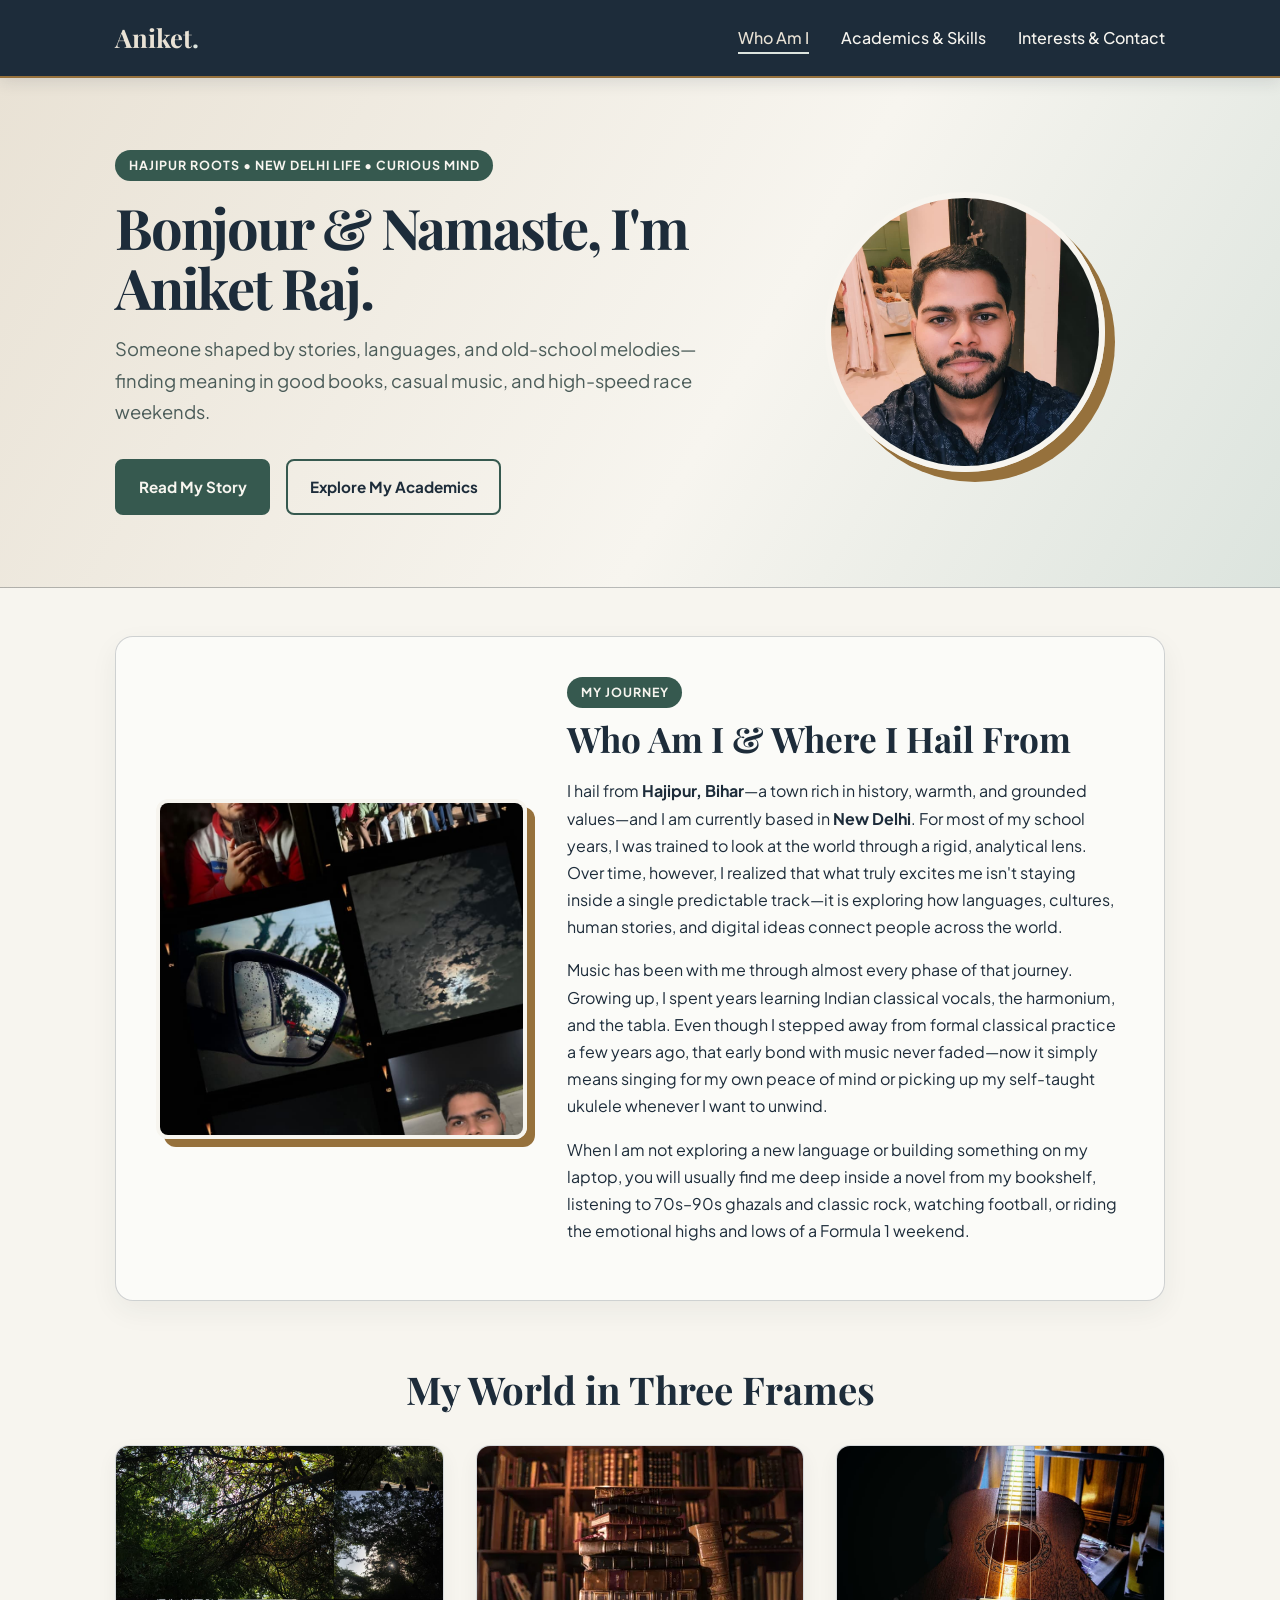
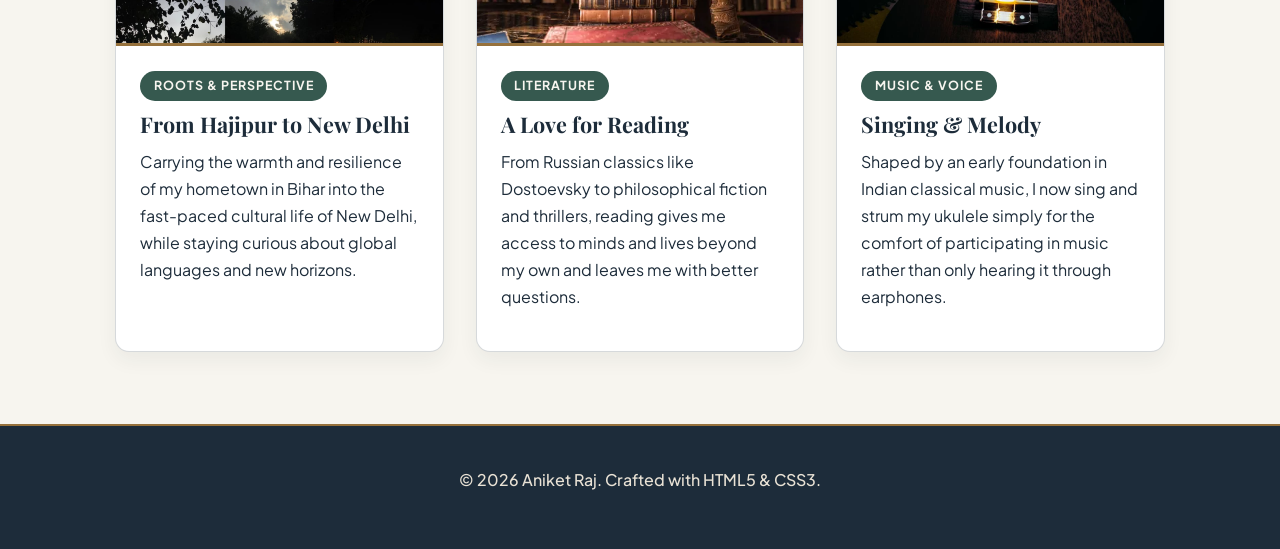
==== commit 2dd89cc7: "Update homepage font imports" ====
--- a/index.html
+++ b/index.html
@@ -5,11 +5,10 @@
 		<meta name="viewport" content="width=device-width, initial-scale=1.0" />
 		<title>Aniket Raj | Who Am I</title>
 		<link
-			href="https://fonts.googleapis.com/css2?family=Cormorant+Garamond:wght@500;600;700&family=Manrope:wght@400;500;600;700&display=swap"
+			href="https://fonts.googleapis.com/css2?family=Playfair+Display:ital,wght@0,600;0,700;1,500&family=Plus+Jakarta+Sans:wght@400;500;600;700&display=swap"
 			rel="stylesheet"
 		/>
 		<link rel="stylesheet" href="style.css" />
-		<link rel="stylesheet" href="fonts.css" />
 	</head>
 	<body id="home-page">
 		<!-- ID Selector (#main-nav) + Sticky Positioning -->
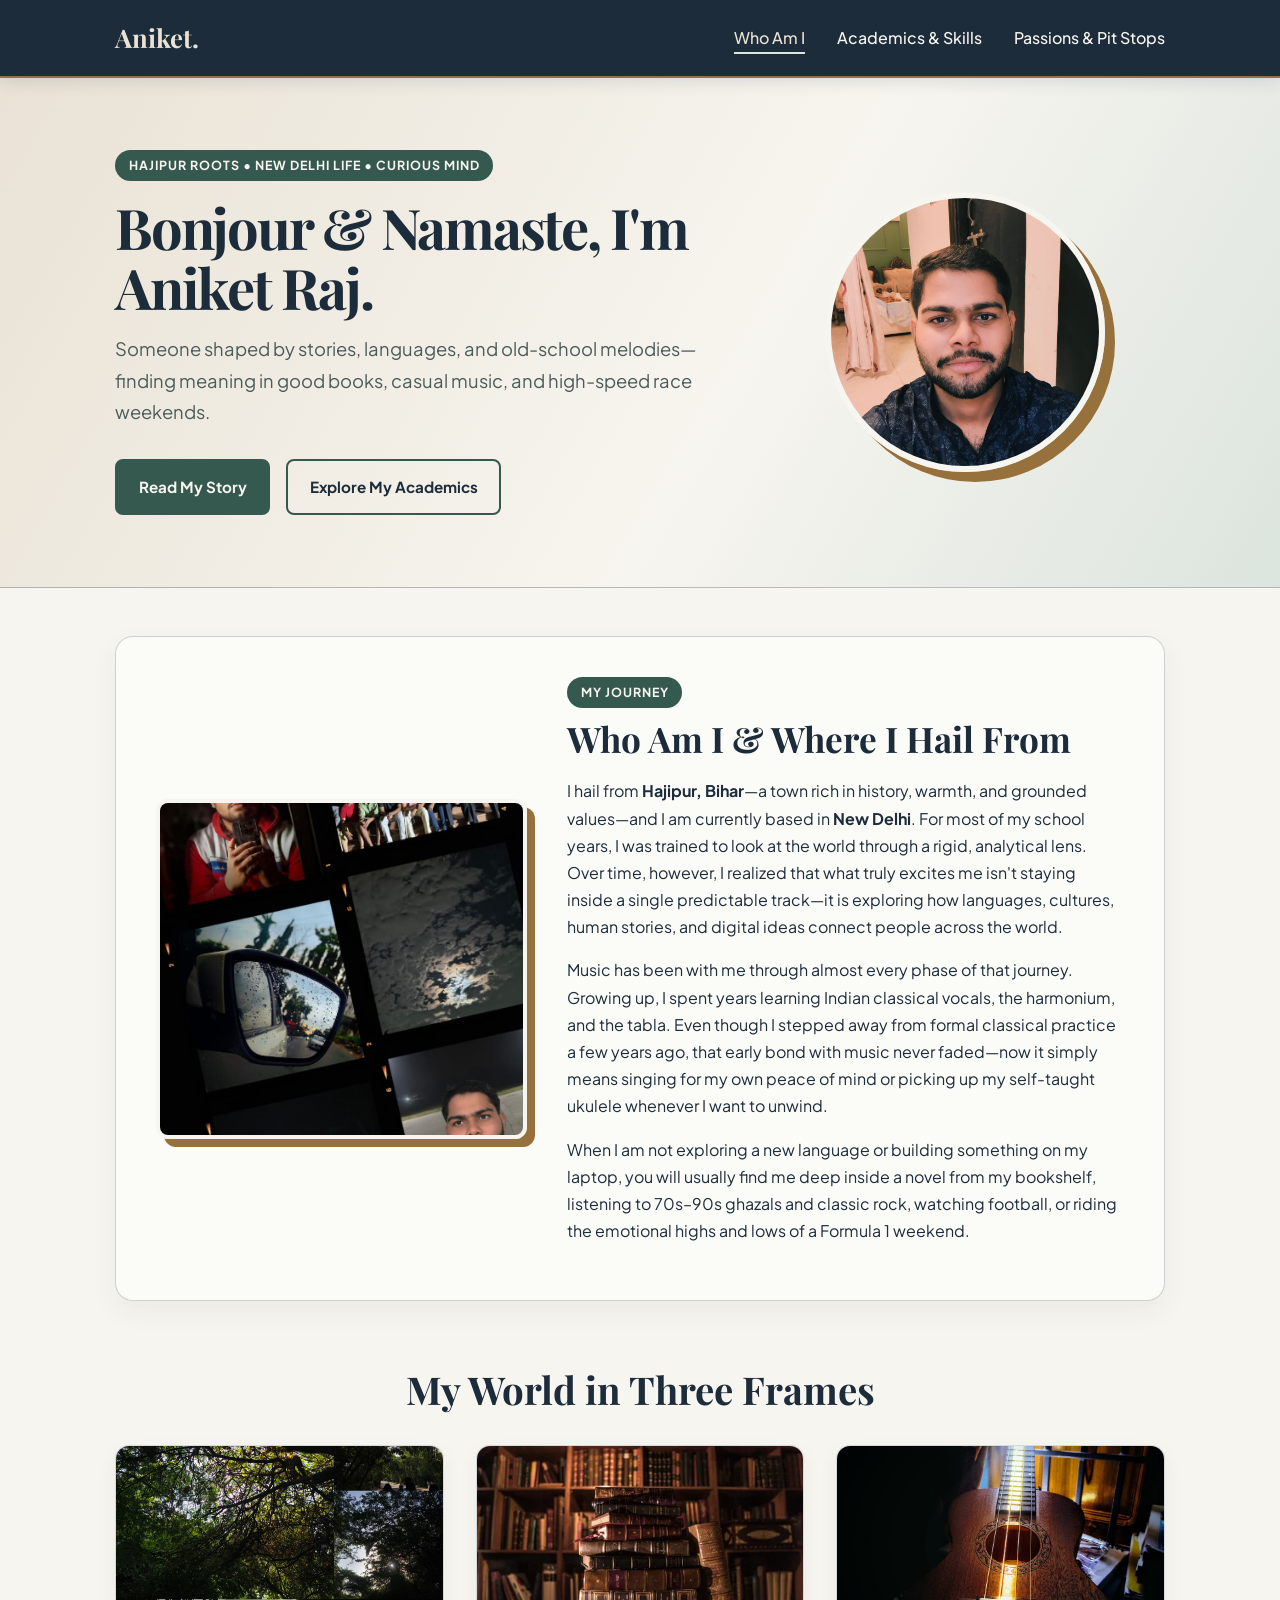
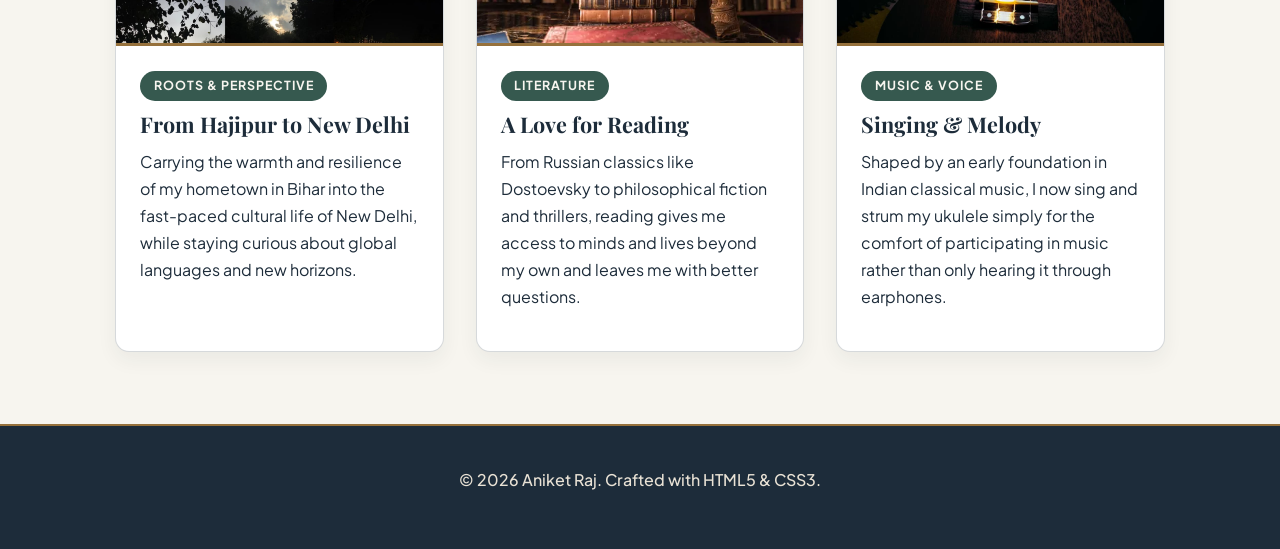
==== commit bbd2814f: "Make all three pages consistently use the Passions & Pit Stops label and section naming." ====
--- a/index.html
+++ b/index.html
@@ -21,7 +21,7 @@
 							<a href="index.html" class="active">Who Am I</a>
 						</li>
 						<li><a href="resume.html">Academics & Skills</a></li>
-						<li><a href="projects.html">Interests & Contact</a></li>
+						<li><a href="projects.html">Passions &amp; Pit Stops</a></li>
 					</ul>
 				</nav>
 			</div>
--- a/style.css
+++ b/style.css
@@ -697,1106 +697,3 @@
 	#projects-page #contact-hub { padding: 2.5rem 1.25rem; }
 	#projects-page #contact-hub .hero-buttons { flex-direction: column; align-items: stretch; }
 }
-
-
-
-
-
-
-
-
-
-
-
-
-
-
-
-
-
-
-
-
-
-
-
-
-
-
-
-
-
-
-
-
-
-
-
-
-
-
-
-
-
-
-
-
-
-
-
-
-
-
-
-
-
-
-
-
-
-
-
-
-
-
-
-
-
-
-
-
-
-
-
-
-
-
-
-
-
-
-
-
-
-
-
-
-
-
-
-
-
-
-
-
-
-
-
-
-
-
-
-
-
-
-
-
-
-
-
-
-
-
-
-
-
-
-
-
-
-
-
-
-
-
-
-
-
-
-
-
-
-
-
-
-
-
-
-
-
-
-
-
-
-
-
-
-
-
-
-
-
-
-
-
-
-
-
-
-
-
-
-
-
-
-
-
-
-
-
-
-
-
-
-
-
-
-
-
-
-
-
-
-
-
-
-
-
-
-
-
-
-
-
-
-
-
-
-
-
-
-
-
-
-
-
-
-
-
-
-
-
-
-
-
-
-
-
-
-
-
-
-
-
-
-
-
-
-
-
-
-
-
-
-
-
-
-
-
-
-
-
-
-
-
-
-
-
-
-
-
-
-
-
-
-
-
-
-
-
-
-
-
-
-
-
-
-
-
-
-
-
-
-
-
-
-
-
-
-
-
-
-
-
-
-
-
-
-
-
-
-
-
-
-
-
-
-
-
-
-
-
-
-
-
-
-
-
-
-
-
-
-
-
-
-
-
-
-
-
-
-
-
-
-
-
-
-
-
-
-
-
-
-
-
-
-
-
-
-
-
-
-
-
-
-
-
-
-
-
-
-
-
-
-
-
-
-
-
-
-
-
-
-
-
-
-
-
-
-
-
-
-
-
-
-
-
-
-
-n
-
-
-
-
-
-
-
-
-
-
-
-
-
-
-
-
-
-
-
-
-
-
-
-
-
-
-
-
-
-
-
-
-
-
-
-
-
-
-
-
-
-
-
-
-
-
-
-
-
-
-
-
-
-
-
-
-
-
-
-
-
-
-
-
-
-
-
-
-
-
-
-
-
-
-
-
-
-
-
-
-
-
-
-
-
-
-
-
-
-
-
-
-
-
-
-
-
-
-
-
-
-
-
-
-
-
-
-
-
-
-
-
-
-
-
-
-
-
-
-
-
-
-
-
-
-
-
-
-
-
-
-
-
-
-
-
-
-
-
-
-
-
-
-
-
-
-
-
-
-
-
-
-
-
-
-
-
-
-
-
-
-
-
-
-
-
-
-
-
-
-
-
-
-
-
-
-
-
-
-
-
-
-n
-
-
-
-
-
-
-
-
-
-
-
-
-
-
-
-
-
-
-
-
-
-
-
-
-
-
-
-
-
-
-
-
-
-
-
-
-
-
-
-
-
-
-
-
-
-
-
-
-
-
-
-
-
-
-
-
-
-
-
-
-
-
-
-
-
-
-
-
-
-
-
-
-
-
-
-
-
-
-
-
-
-
-
-
-
-
-
-
-
-
-
-
-
-
-
-
-
-
-
-
-
-
-
-
-
-
-
-
-
-
-
-
-
-
-
-
-
-
-
-
-
-
-
-
-
-
-
-
-
-
-
-
-
-
-
-
-
-
-
-
-
-
-
-
-
-
-
-
-n
-
-
-
-n
-
-
-
-
-
-
-
-
-
-
-
-
-
-
-
-
-
-
-
-
-
-
-
-
-
-
-
-
-
-
-
-
-
-
-
-
-
-
-
-
-
-
-
-
-
-
-
-
-
-
-
-
-
-
-
-
-
-
-
-
-n
-
-
-
-
-
-
-
-
-
-
-
-
-
-
-
-
-
-
-
-
-
-
-
-
-
-n
-
-
-
-
-
-
-
-
-
-
-
-
-
-
-
-
-
-
-
-
-
-
-
-
-
-
-
-
-
-
-
-
-
-
-
-
-
-
-
-
-
-
-
-
-
-
-n
-
-
-
-
-
-
-
-
-
-
-
-
-
-
-
-
-
-
-
-
-
-
-
-
-
-
-
-
-
-
-
-
-
-
-
-
-
-
-
-
-
-
-
-
-
-
-
-
-
-
-
-
-
-
-
-
-
-
-
-
-
-
-
-
-
-
-
-
-n
-
-
-
-
-
-
-
-
-
-
-
-
-
-
-
-
-
-
-
-
-
-
-
-
-
-
-
-
-
-
-
-
-
-
-
-
-
-
-
-
-
-
-
-
-n
-
-
-
-
-
-
-
-
-
-
-
-
-
-
-
-
-
-
-
-
-
-
-
-
-
-
-
-
-
-
-
-
-
-
-n
-
-
-
-
-
-
-
-
-
-
-
-
-
-
-
-
-
-
-
-
-
-
-
-
-
-
-
-
-
-
-
-
-
-
-
-
-
-
-
-n
-
-
-
-
-
-
-
-
-
-
-n
-
-
-
-
-
-
-
-
-
-
-
-
-n
-
-
-
-
-
-
-
-
-
-
-
-
-
-
-
-
-
-
-
-n
-
-
-
-
-
-
-
-n
-
-
-
-
-
-
-
-n
-
-
-
-
-
-
-
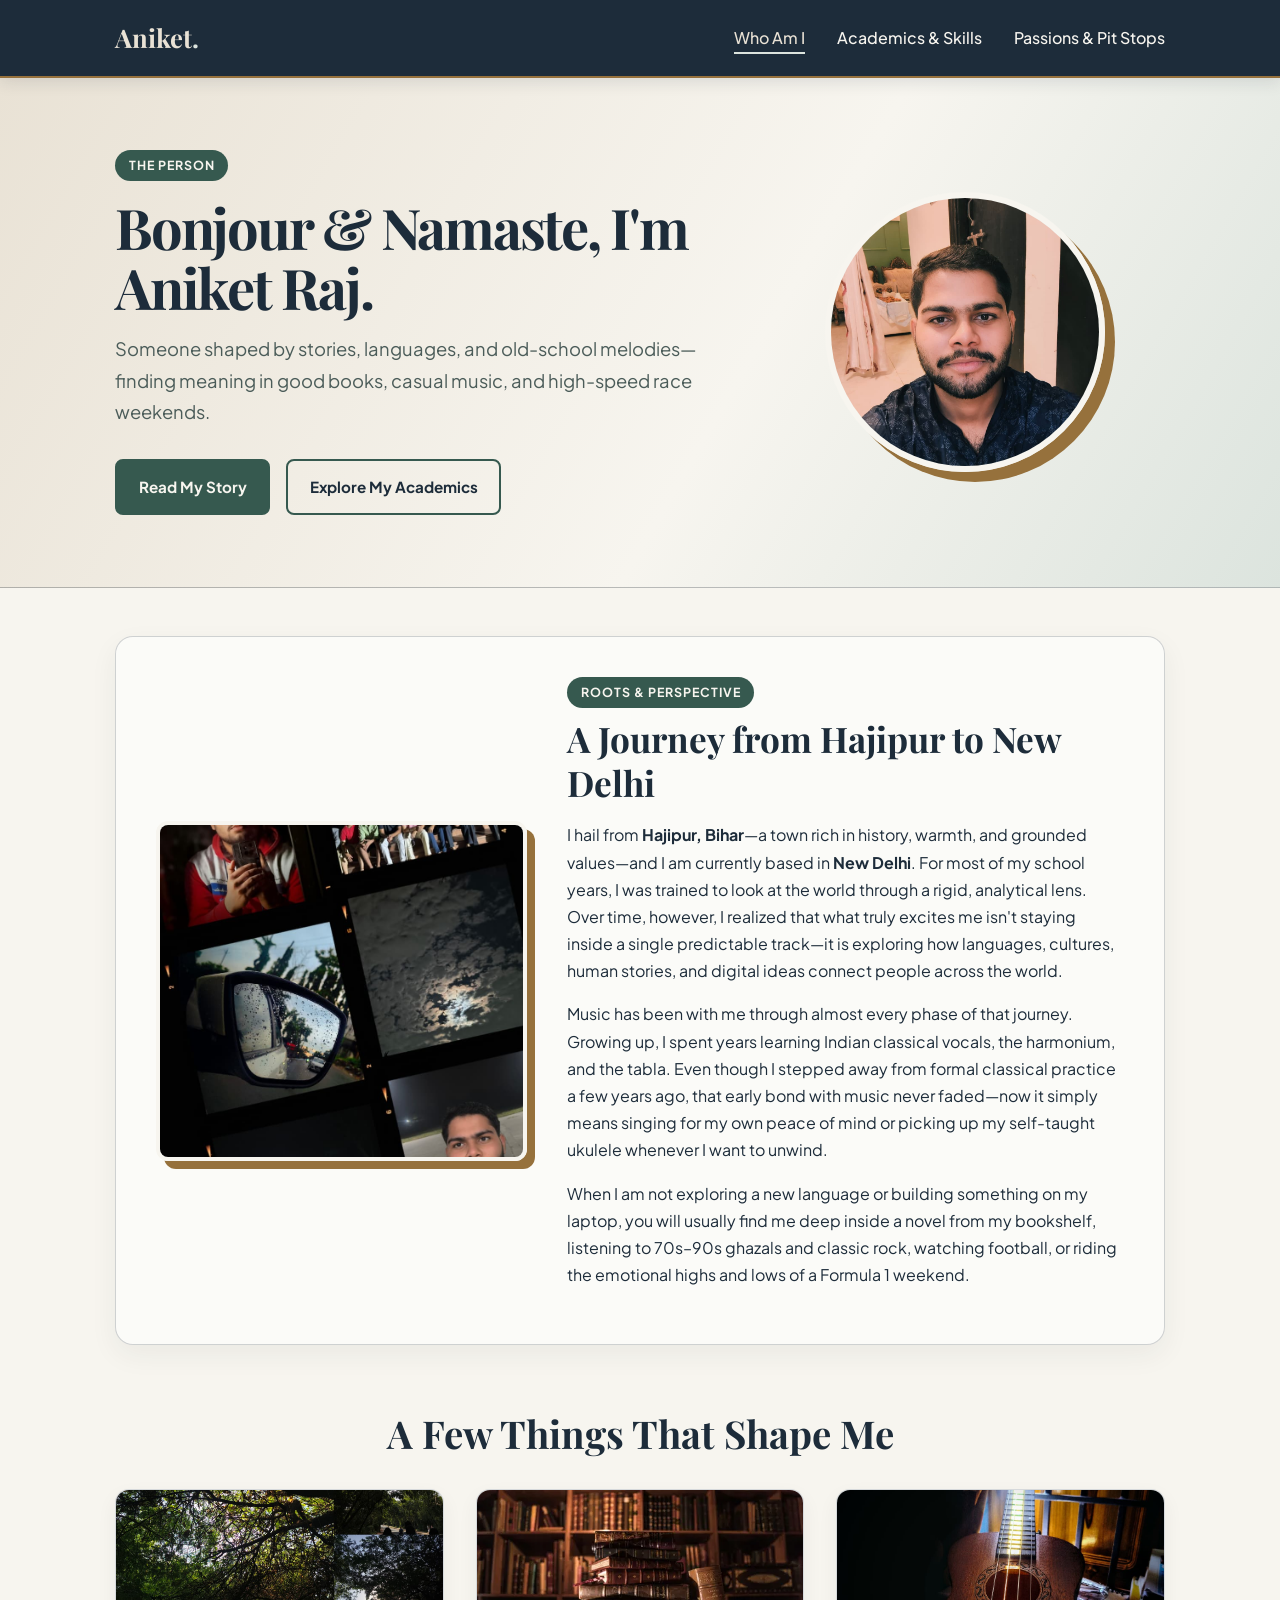
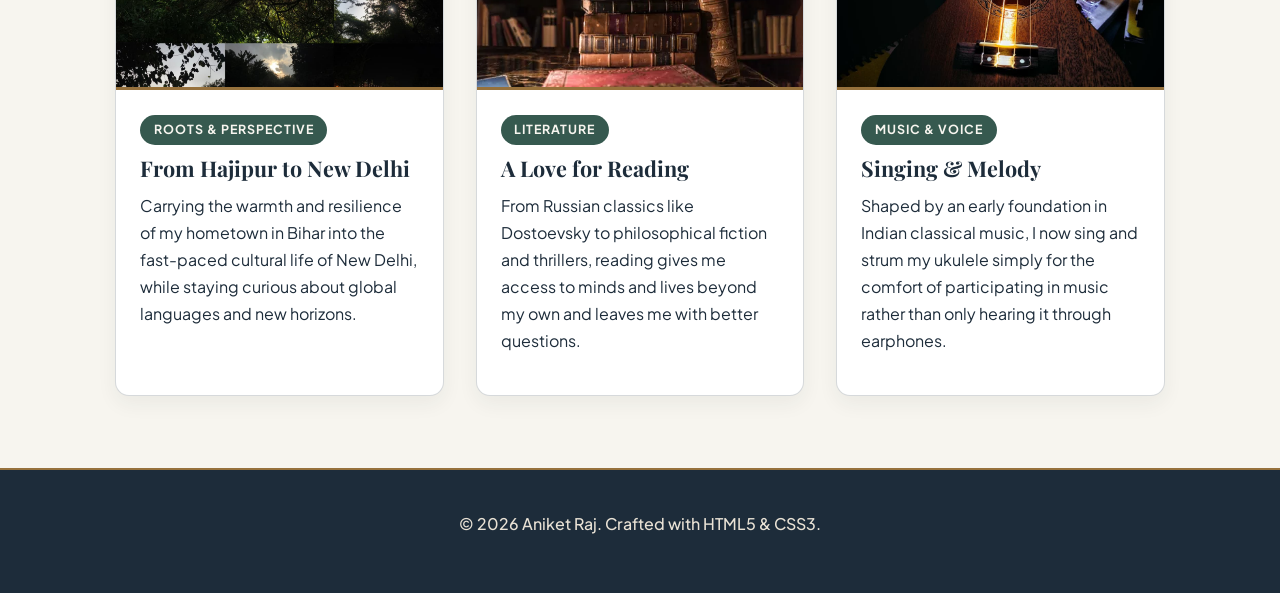
==== commit 3dbaee56: "Align home page headings with the shared editorial theme" ====
--- a/index.html
+++ b/index.html
@@ -30,7 +30,7 @@
 		<section id="hero-section">
 			<div class="container hero-wrapper">
 				<div class="hero-text">
-					<span class="badge">Hajipur Roots • New Delhi Life • Curious Mind</span>
+					<span class="badge">The Person</span>
 					<h1>Bonjour &amp; Namaste, I'm Aniket Raj.</h1>
 					<p class="hero-subtitle">
 						Someone shaped by stories, languages, and old-school melodies—finding meaning in good books, casual music, and high-speed race weekends.
@@ -57,8 +57,8 @@
 					<img src="./mp.jpeg" alt="Aniket Raj" />
 				</div>
 				<div class="story-content">
-					<span class="badge">My Journey</span>
-					<h2>Who Am I &amp; Where I Hail From</h2>
+					<span class="badge">Roots &amp; Perspective</span>
+					<h2>A Journey from Hajipur to New Delhi</h2>
 					<p>
 						I hail from <strong>Hajipur, Bihar</strong>—a town rich
 						in history, warmth, and grounded values—and I am
@@ -91,7 +91,7 @@
 			</section>
 
 			<section class="section-block">
-				<h2 class="section-title">My World in Three Frames</h2>
+				<h2 class="section-title">A Few Things That Shape Me</h2>
 				<div class="card-grid">
 					<article class="card">
 						<img
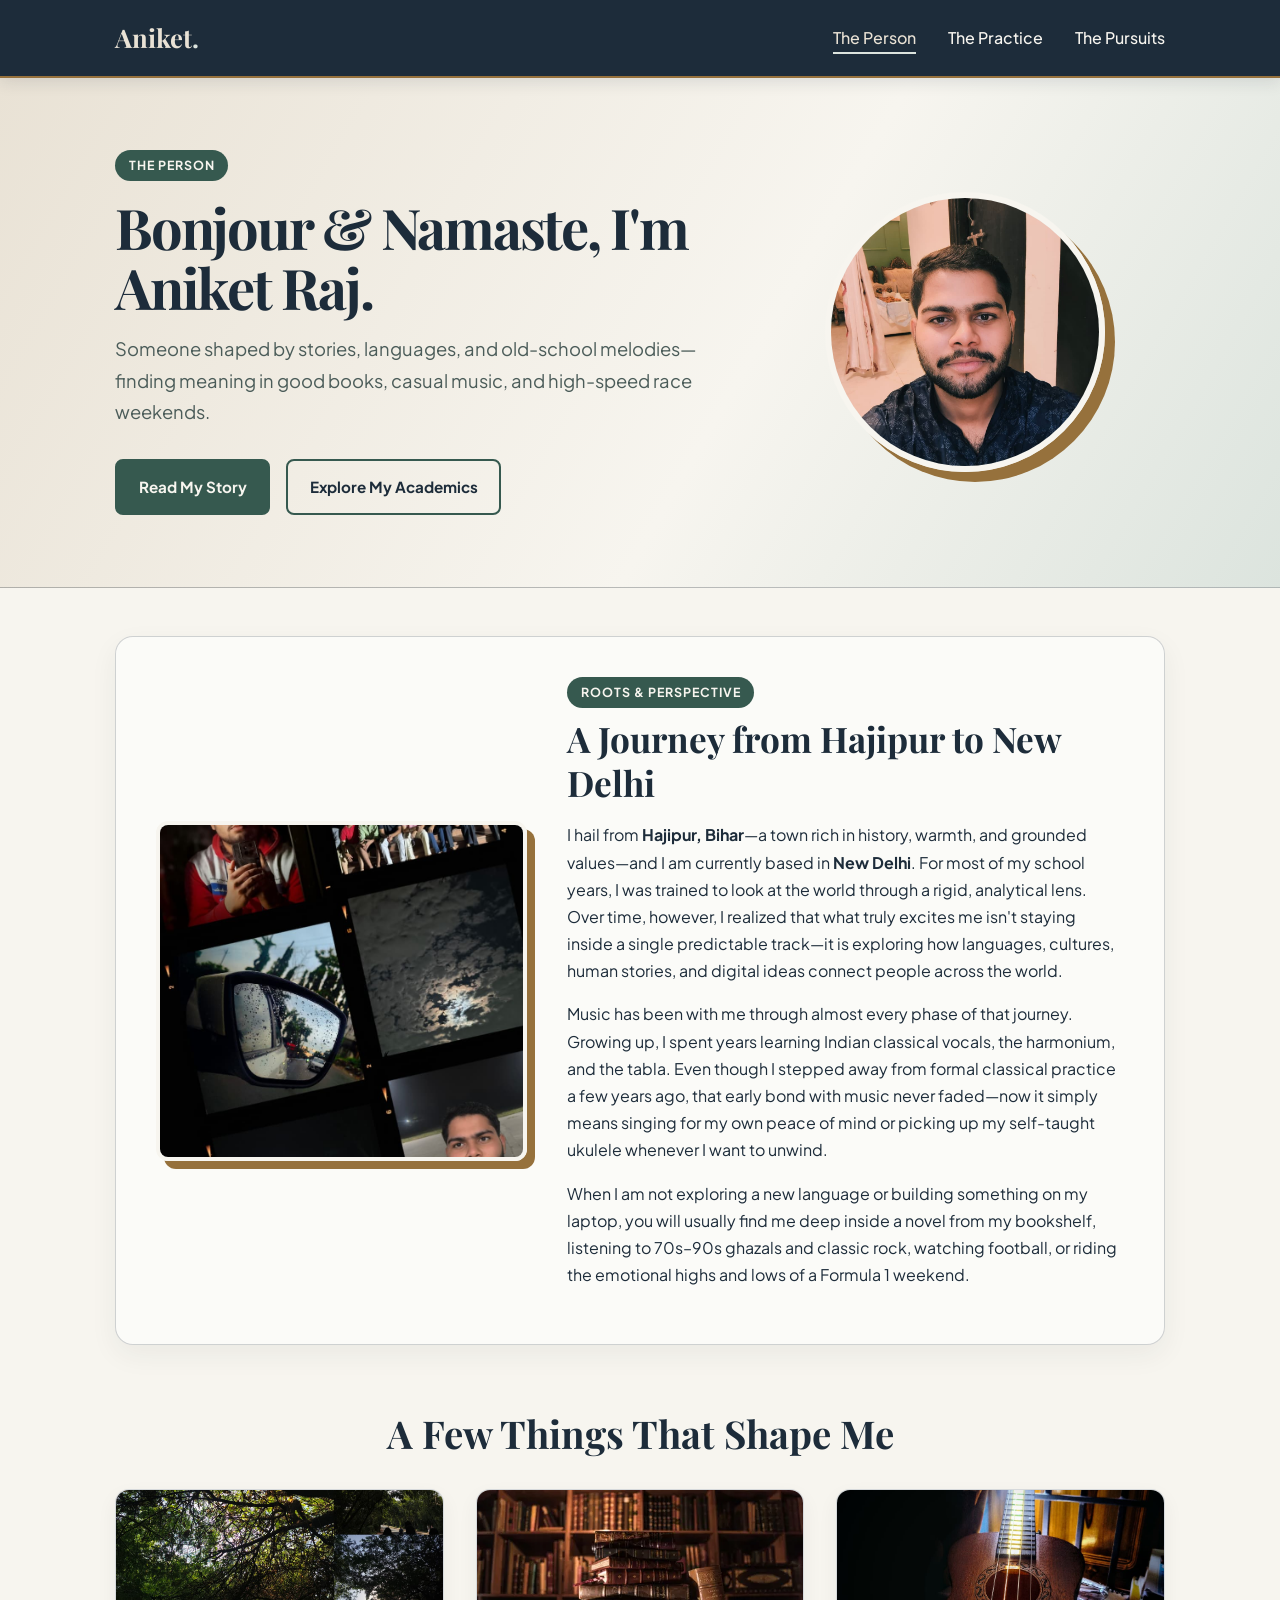
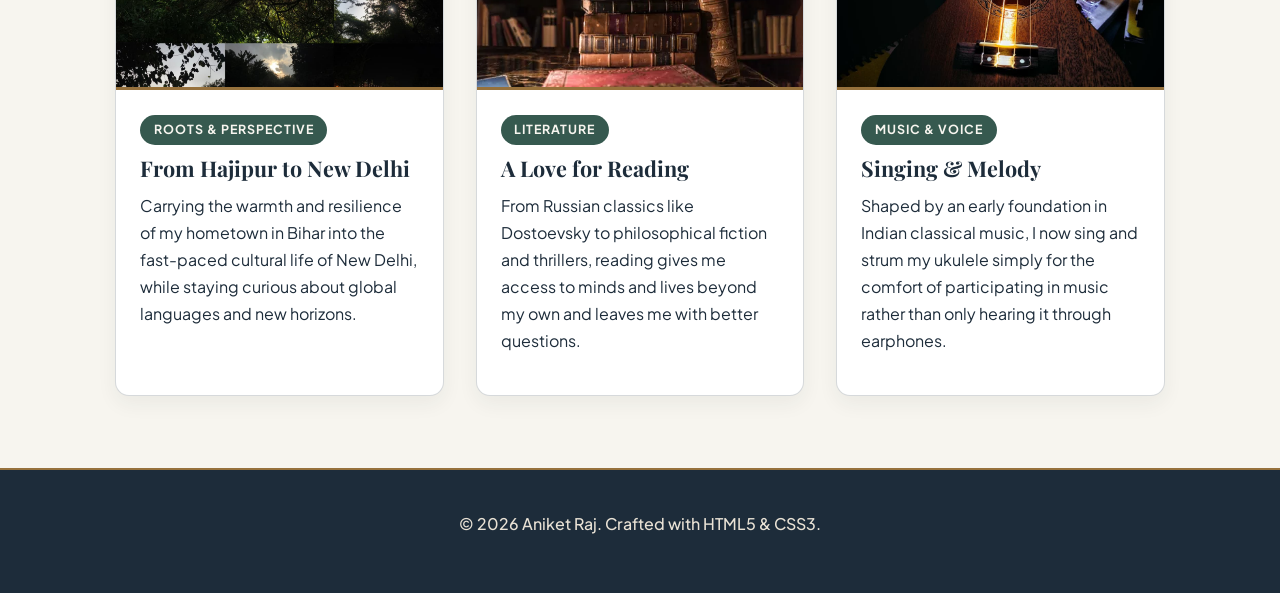
==== commit d866c30b: "Apply the editorial page theme across all pages with The Person, The Practice, and The Pursuits." ====
--- a/index.html
+++ b/index.html
@@ -3,7 +3,7 @@
 	<head>
 		<meta charset="UTF-8" />
 		<meta name="viewport" content="width=device-width, initial-scale=1.0" />
-		<title>Aniket Raj | Who Am I</title>
+		<title>Aniket Raj | The Person</title>
 		<link
 			href="https://fonts.googleapis.com/css2?family=Playfair+Display:ital,wght@0,600;0,700;1,500&family=Plus+Jakarta+Sans:wght@400;500;600;700&display=swap"
 			rel="stylesheet"
@@ -11,17 +11,14 @@
 		<link rel="stylesheet" href="style.css" />
 	</head>
 	<body id="home-page">
-		<!-- ID Selector (#main-nav) + Sticky Positioning -->
 		<header id="main-nav">
 			<div class="nav-container">
 				<a href="index.html" class="logo">Aniket<span>.</span></a>
 				<nav>
 					<ul class="nav-links">
-						<li>
-							<a href="index.html" class="active">Who Am I</a>
-						</li>
-						<li><a href="resume.html">Academics & Skills</a></li>
-						<li><a href="projects.html">Passions &amp; Pit Stops</a></li>
+						<li><a href="index.html" class="active">The Person</a></li>
+						<li><a href="resume.html">The Practice</a></li>
+						<li><a href="projects.html">The Pursuits</a></li>
 					</ul>
 				</nav>
 			</div>
@@ -155,3 +152,136 @@
 		</footer>
 	</body>
 </html>
+
+
+
+
+
+
+
+
+
+
+
+
+
+
+
+
+
+
+
+
+
+
+
+
+
+
+
+
+
+
+
+
+
+
+
+
+
+
+
+
+
+
+
+
+
+
+
+
+
+
+
+
+
+
+
+
+
+
+
+
+
+
+
+
+
+
+
+
+
+
+
+
+
+
+
+
+
+
+
+
+
+
+
+
+
+
+
+
+
+
+
+
+
+
+
+
+
+
+
+
+
+
+
+
+
+
+
+
+
+
+
+
+
+
+
+
+
+
+
+
+
+
+
+
+
+
+
+
+
+
+
+
+
